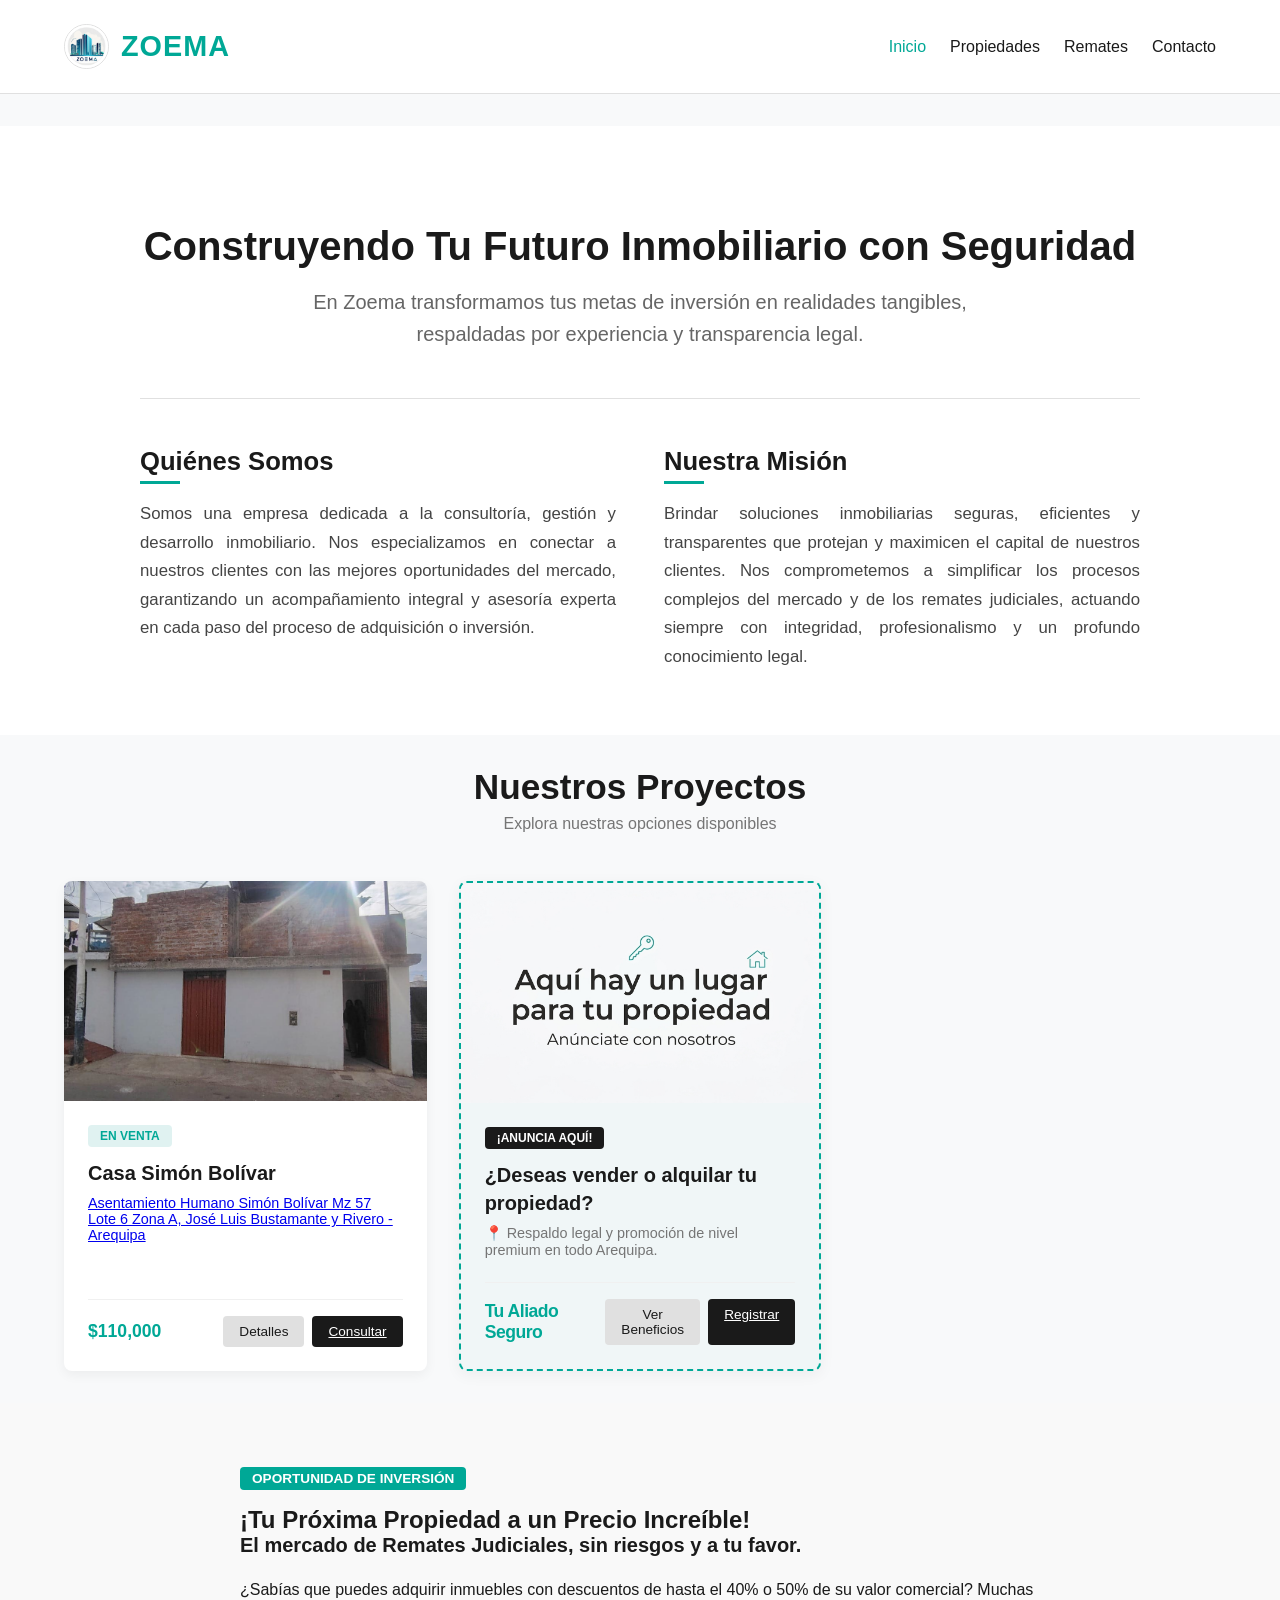
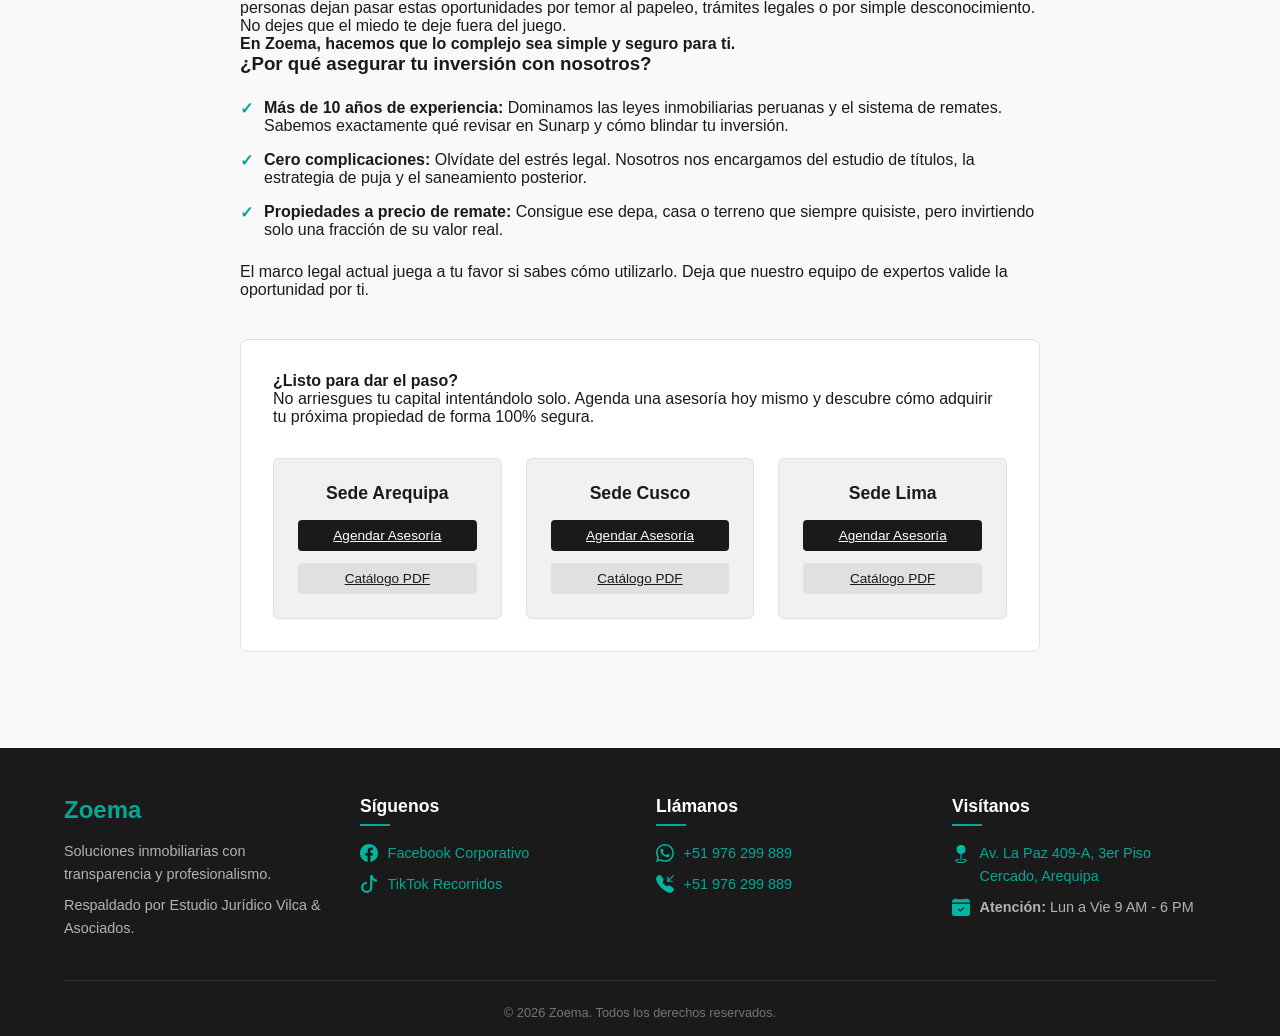
==== index.html @ 393572a7 "logo" ====
<!DOCTYPE html>
<html lang="es">
<head>
    <meta charset="UTF-8">
    <meta name="viewport" content="width=device-width, initial-scale=1.0">
    <title>Zoema | Catálogo Inmobiliario</title>
    
    <link rel="icon" href="images/added/logozoema.jpg" type="image/jpeg">
    
    <link rel="stylesheet" href="style/style.css">
</head>
<body>

<!-- SECCIÓN ENCABEZADO DE LA PÁGINA -->
    <header class="main-header">
        <div class="header-container">
            
            <!-- Contenedor de Identidad: Agrupa Logo y Nombre -->
            <div class="brand-container">
                <img src="images/added/logozoema.jpg" alt="Logotipo Zoema" class="header-logo">
                <h1 class="logo">Zoema</h1>
            </div>

            <!-- Navegación: El orden aquí debe coincidir con el orden físico del HTML -->
            <nav class="navigation">
                <ul>
                    <li><a href="#inicio" class="active">Inicio</a></li>
                    <li><a href="#propiedades">Propiedades</a></li>
                    <li><a href="#remates">Remates</a></li>
                    <li><a href="#contacto">Contacto</a></li>
                </ul>
            </nav>
        </div>
    </header>

    <!-- CUERPO PRINCIPAL DE LA PÁGINA (Envuelve todo el contenido comercial) -->
    <main class="content-area">

        <section id="inicio" class="presentation-section">
            <div class="presentation-container">
                
                <div class="hero-block">
                    <h2>Construyendo Tu Futuro Inmobiliario con Seguridad</h2>
                    <p class="hero-subtitle">En Zoema transformamos tus metas de inversión en realidades tangibles, respaldadas por experiencia y transparencia legal.</p>
                </div>

                <hr class="minimal-divider">

                <div class="corporate-info-grid">
                    
                    <div class="info-block">
                        <h3>Quiénes Somos</h3>
                        <p>Somos una empresa dedicada a la consultoría, gestión y desarrollo inmobiliario. Nos especializamos en conectar a nuestros clientes con las mejores oportunidades del mercado, garantizando un acompañamiento integral y asesoría experta en cada paso del proceso de adquisición o inversión.</p>
                    </div>

                    <div class="info-block">
                        <h3>Nuestra Misión</h3>
                        <p>Brindar soluciones inmobiliarias seguras, eficientes y transparentes que protejan y maximicen el capital de nuestros clientes. Nos comprometemos a simplificar los procesos complejos del mercado y de los remates judiciales, actuando siempre con integridad, profesionalismo y un profundo conocimiento legal.</p>
                    </div>

                </div>

            </div>
        </section>
        <!-- 1. SECCIÓN DE PROPIEDADES (Aparece segunda) -->
        <section class="properties-section" id="propiedades">
            <h2>Nuestros Proyectos</h2>
            <p class="section-subtitle">Explora nuestras opciones disponibles</p>
            
            <div class="properties-grid">
                
                <!-- TARJETA 1: TEMPLATE ACTIVO -->
                <article class="property-card">
                    <div class="card-image-box">
                        <img src="images/propiedad1/propiedad.jpg" alt="Propiedad en Simón Bolívar, José Luis Bustamante y Rivero" class="card-img">
                    </div>
                    <div class="card-content">
                        <span class="card-badge">En Venta</span>
                        
                        <h3 class="card-title">Casa Simón Bolívar</h3>
                        
                        <p class="card-location">
                            <a href="https://maps.app.goo.gl/dPqpRbZPuyi7hhRx6" target="_blank" title="Ver ubicación en Google Maps">
                                Asentamiento Humano Simón Bolívar Mz 57 Lote 6 Zona A, José Luis Bustamante y Rivero - Arequipa
                            </a>
                        </p>
                        
                        <div class="card-footer-info">
                            <span class="card-price">$110,000</span>
                            
                            <div class="card-actions">
                                <button type="button" 
                                class="card-btn btn-secondary open-modal-btn" 
                                data-title="Casa Simón Bolívar"
                                data-price="$110,000"
                                data-area="161.00 m²"
                                data-construction="Casa de 3 niveles + Sótano funcional"
                                data-dimensions="Frente de 7.85 ml (se ensancha al fondo a 9.67 ml)"
                                data-plus="Patio posterior con tierra de cultivo y excelente iluminación"
                                data-security="A una cuadra de la Comisaría de Simón Bolívar"
                                data-legal="Documentos en regla, sin cargas ni gravámenes"
                                data-location-info="A pasos de la Av. Caracas, Tiendas Mass y Mercado 3 de Octubre"
                                data-video="https://vt.tiktok.com/ZSxQK6Kfy/">
                                Detalles
                                </button>
                                
                               <a href="#" class="card-btn whatsapp-auto-btn">Consultar</a>
                            </div>
                        </div>
                    </div>
                </article>

                <!-- VITRINA DE CAPTACIÓN PROACTIVA -->
                <article class="property-card conversion-card">
                    <div class="card-image-box">
                        <img src="images/added/proximamente.jpg" alt="Anuncia tu propiedad en Zoema" class="card-img">
                    </div>
                    <div class="card-content">
                        <span class="card-badge badge-captacion">¡Anuncia Aquí!</span>
                        
                        <h3 class="card-title">¿Deseas vender o alquilar tu propiedad?</h3>
                        
                        <p class="card-location">
                            <span>📍 Respaldo legal y promoción de nivel premium en todo Arequipa.</span>
                        </p>
                        
                        <div class="card-footer-info">
                            <span class="card-price price-call">Tu Aliado Seguro</span>
                            
                            <div class="card-actions">
                                <button type="button" 
                                        class="card-btn btn-secondary open-modal-btn" 
                                        data-title="Beneficios Zoema"
                                        data-price="Asesoría Integral Inmobiliaria"
                                        data-area="Corretaje profesional y oportuno para tu tranquilidad."
                                        data-construction="Promoción de alto impacto con videos y sesiones de fotos profesionales."
                                        data-dimensions="Campañas segmentadas y recorridos dinámicos en Facebook, Instagram y TikTok."
                                        data-plus="Redacción experta de minutas y contratos de compraventa directos."
                                        data-legal="Respaldo absoluto del Estudio Jurídico Vilca & Asociados para saneamiento de papeles."
                                        data-security="Filtros estrictos de seguridad para compradores e inquilinos calificados."
                                        data-location-info="Oficina central en Av. La Paz 409-A, 3er Piso, Cercado."
                                        data-video=""> 
                                    Ver Beneficios
                                </button>
                                
                                <a href="https://wa.me/51976299889?text=Hola%20Zoema,%20vi%20el%20espacio%20disponible%20en%20su%20cat%C3%A1logo%20web%20y%20deseo%20recibir%20informaci%C3%B3n%20para%20vender/alquilar%20mi%20propiedad%20de%20forma%20segura." 
                                   target="_blank" 
                                   class="card-btn">
                                    Registrar
                                </a>
                            </div>
                        </div>
                    </div>
                </article>

            </div>
        </section>
        <!-- 2. SECCIÓN DE REMATES JUDICIALES (Aparece primero como en el menú) -->
        <section id="remates" class="remates-section">
            <div class="remates-container">
                <div class="remates-content">
                    <span class="remates-badge">Oportunidad de Inversión</span>
                    <h2>¡Tu Próxima Propiedad a un Precio Increíble!</h2>
                    <p class="remates-lead">El mercado de Remates Judiciales, sin riesgos y a tu favor.</p>
                    
                    <p>¿Sabías que puedes adquirir inmuebles con descuentos de hasta el 40% o 50% de su valor comercial? Muchas personas dejan pasar estas oportunidades por temor al papeleo, trámites legales o por simple desconocimiento. No dejes que el miedo te deje fuera del juego.</p>
                    <p><strong>En Zoema, hacemos que lo complejo sea simple y seguro para ti.</strong></p>
                    
                    <h3>¿Por qué asegurar tu inversión con nosotros?</h3>
                    <ul class="remates-benefits">
                        <li><strong>Más de 10 años de experiencia:</strong> Dominamos las leyes inmobiliarias peruanas y el sistema de remates. Sabemos exactamente qué revisar en Sunarp y cómo blindar tu inversión.</li>
                        <li><strong>Cero complicaciones:</strong> Olvídate del estrés legal. Nosotros nos encargamos del estudio de títulos, la estrategia de puja y el saneamiento posterior.</li>
                        <li><strong>Propiedades a precio de remate:</strong> Consigue ese depa, casa o terreno que siempre quisiste, pero invirtiendo solo una fracción de su valor real.</li>
                    </ul>
                    
                    <p class="remates-legal-text">El marco legal actual juega a tu favor si sabes cómo utilizarlo. Deja que nuestro equipo de expertos valide la oportunidad por ti.</p>
                    
                    <div class="remates-cta-box">
                        <h4>¿Listo para dar el paso?</h4>
                        <p>No arriesgues tu capital intentándolo solo. Agenda una asesoría hoy mismo y descubre cómo adquirir tu próxima propiedad de forma 100% segura.</p>
                        
                        <div class="remates-sedes-grid">
                        
                        <div class="sede-block">
                            <h5>Sede Arequipa</h5>
                            <div class="remates-actions">
                                <a href="https://wa.me/51976299889?text=Hola,%20quiero%20asesoría%20en%20remates%20Arequipa" 
                                   target="_blank" 
                                   class="card-btn">
                                   Agendar Asesoría
                                </a>
                                <a href="https://docs.google.com/uc?export=download&id=1vs69O5bIfff8Yn9z0cqNTa6oyBvhh95T" 
                                   target="_blank" 
                                   class="card-btn btn-secondary">
                                   Catálogo PDF
                                </a>
                            </div>
                        </div>

                        <div class="sede-block">
                            <h5>Sede Cusco</h5>
                            <div class="remates-actions">
                                <a href="https://wa.me/51976299889?text=Hola,%20quiero%20asesoría%20en%20remates%20Cusco" 
                                   target="_blank" 
                                   class="card-btn">
                                   Agendar Asesoría
                                </a>
                                <a href="https://docs.google.com/uc?export=download&id=1VRuxgRqoTA3S4LDvVYY3nnlqtyxVygpN" 
                                   target="_blank" 
                                   class="card-btn btn-secondary">
                                   Catálogo PDF
                                </a>
                            </div>
                        </div>

                        <div class="sede-block">
                            <h5>Sede Lima</h5>
                            <div class="remates-actions">
                                <a href="https://wa.me/51976299889?text=Hola,%20quiero%20asesoría%20en%20remates%20Lima" 
                                   target="_blank" 
                                   class="card-btn">
                                   Agendar Asesoría
                                </a>
                                <a href="https://docs.google.com/uc?export=download&id=1cHx6--GOt9BPBgyDi292zDMnFPMvhAEe" 
                                   target="_blank" 
                                   class="card-btn btn-secondary">
                                   Catálogo PDF
                                </a>
                            </div>
                        </div>

                    </div>
                    </div>
                </div>
            </div>
        </section>

    </main>

<footer class="main-footer" id="contacto">
        <div class="footer-container">
            
            <div class="footer-block brand-info">
                <h3>Zoema</h3>
                <p>Soluciones inmobiliarias con transparencia y profesionalismo.</p>
                <p class="footer-law-firm">Respaldado por Estudio Jurídico Vilca & Asociados.</p>
            </div>

            <div class="footer-block contact-social">
                <h4>Síguenos</h4>
                <p class="footer-link-line">
                    <img src="images/icons/facebook.svg" alt="Facebook" class="footer-icon">
                    <a href="https://web.facebook.com/profile.php?id=61590359361674" target="_blank">Facebook Corporativo</a>
                </p>
                <p class="footer-link-line">
                    <img src="images/icons/tiktok.svg" alt="TikTok" class="footer-icon">
                    <a href="https://www.tiktok.com/@zoema371?is_from_webapp=1&sender_device=pc" target="_blank">TikTok Recorridos</a>
                </p>
            </div>

            <div class="footer-block contact-phones">
                <h4>Llámanos</h4>
                <p class="footer-link-line">
                    <img src="images/icons/whatsapp.svg" alt="WhatsApp" class="footer-icon">
                    <a href="https://wa.me/51976299889" target="_blank">+51 976 299 889</a>
                </p>
                <p class="footer-link-line">
                    <img src="images/icons/telephone-inbound-fill.svg" alt="Teléfono" class="footer-icon">
                    <a href="tel:+51976299889">+51 976 299 889</a>
                </p>
            </div>

            <div class="footer-block contact-location">
                <h4>Visítanos</h4>
                <p class="footer-link-line align-start">
                    <img src="images/icons/geo-fill.svg" alt="Ubicación" class="footer-icon mt-3">
                    <a href="https://maps.app.goo.gl/RHgbfZdDfSay68CD6" target="_blank">Av. La Paz 409-A, 3er Piso<br>Cercado, Arequipa</a>
                </p>
                <p class="footer-link-line footer-hours">
                    <img src="images/icons/calendar-check-fill.svg" alt="Horario" class="footer-icon">
                    <span><strong>Atención:</strong> Lun a Vie 9 AM - 6 PM</span>
                </p>
            </div> 

        </div>

        <div class="footer-bottom">
            <p>© 2026 Zoema. Todos los derechos reservados.</p>
        </div>
    </footer>

<div id="modal-detalles" class="property-modal" aria-hidden="true">
        <div class="modal-container">
            <button type="button" class="close-modal-btn" id="closeModalBtn" aria-label="Cerrar detalles">&times;</button>
            
            <div class="modal-body">
                <h3 id="modal-title" class="modal-property-title">Título de Propiedad</h3>
                <p id="modal-price" class="modal-property-price">S/ 0.00</p>
                
                <div class="modal-specs-grid">
                    <div class="spec-item modal-label-area"><strong>📐 Área de Terreno:</strong> <span id="modalArea">-</span></div>
                    <div class="spec-item modal-label-const"><strong>🏗️ Construcción:</strong> <span id="modalConstruction">-</span></div>
                    <div class="spec-item modal-label-dim"><strong>📏 Medidas:</strong> <span id="modalDimensions">-</span></div>
                    <div class="spec-item modal-label-sec"><strong>🛡️ Seguridad:</strong> <span id="modalSecurity">-</span></div>
                    <div class="spec-item modal-label-plus"><strong>🌿 Plus Único:</strong> <span id="modalPlus">-</span></div>
                    <div class="spec-item modal-label-legal"><strong>⚖️ Situación Legal:</strong> <span id="modalLegal">-</span></div>
                </div>

                <div class="modal-environment-box modal-label-loc">
                    <h4>📍 Conectividad y Entorno:</h4>
                    <p id="modalLocationInfo">-</p>
                </div>

                <div class="modal-action-container"></div>
                
                <a href="#" target="_blank" id="modal-video-btn" class="card-btn modal-video-btn">
                    🎬 Ver Recorrido en Video
                </a>
            </div>
        </div>
    </div>

    <script src="scripts/script.js"></script>
</body>
</html>
---- style/style.css ----
/* ==========================================
   VARIABLES Y CONFIGURACIÓN INICIAL
   ========================================== */
:root {
    --color-primary: #00a896; /* Azul Aguamarina Minimalista */
    --color-dark: #1a1a1a;    /* Gris oscuro para textos principales */
    --color-light: #f8f9fa;   /* Fondo claro para secciones */
    --color-white: #ffffff;
    --color-muted: #757575;   /* Gris para textos secundarios */
    --font-main: 'Segoe UI', Tahoma, Geneva, Verdana, sans-serif;
}

* {
    margin: 0;
    padding: 0;
    box-sizing: border-box;
}

html {
    scroll-behavior: smooth; /* Desplazamiento fluido entre secciones */
    scroll-padding-top: 80px; /* Previene el solapamiento con el header fijo */
}

body {
    font-family: var(--font-main);
    color: var(--color-dark);
    background-color: var(--color-white);
    display: flex;
    flex-direction: column;
    min-height: 100vh;
}

/* ==========================================
   ESTILOS DEL ENCABEZADO (HEADER)
   ========================================== */
.main-header {
    background-color: var(--color-white);
    border-bottom: 1px solid #e0e0e0;
    padding: 1.5rem 0;
    position: sticky;
    top: 0;
    z-index: 100;
}

.header-container {
    width: 90%;
    max-width: 1200px;
    margin: 0 auto;
    display: flex;
    justify-content: space-between;
    align-items: center;
}

.logo {
    font-size: 1.8rem;
    font-weight: 700;
    color: var(--color-primary);
    text-transform: uppercase;
    letter-spacing: 1px;
}

.navigation ul {
    list-style: none;
    display: flex;
    gap: 1.5rem;
}

.navigation a {
    text-decoration: none;
    color: var(--color-dark);
    font-weight: 500;
    transition: color 0.3s ease;
}

.navigation a:hover, 
.navigation a.active {
    color: var(--color-primary);
}

/* Contenedor que alinea el logo y el texto horizontalmente */
.brand-container {
    display: flex;
    align-items: center;
    gap: 0.75rem; /* Separación de 12px entre el logo y el texto Zoema */
}

/* Estilos específicos para hacer el logo circular y controlado */
.header-logo {
    width: 45px;
    height: 45px;
    border-radius: 50%; /* Corta las esquinas de la imagen en forma de círculo perfecto */
    object-fit: cover;  /* Evita que la imagen se distorsione si no es totalmente cuadrada */
    border: 1px solid #e0e0e0; /* Delicado borde gris para resaltar el logo del fondo blanco */
}

/* ==========================================
   SECCIÓN DE PRESENTACIÓN e INICIO
   ========================================== */
.presentation-section {
    padding: 6rem 2rem 4rem 2rem; /* Espaciado superior amplio para el header fijo */
    background-color: var(--color-white);
}

.presentation-container {
    max-width: 1000px; /* Ancho idóneo para lecturas cómodas en monitores */
    margin: 0 auto;
}

/* Bloque de Bienvenida Principal */
.hero-block {
    text-align: center;
    margin-bottom: 3rem;
}

.hero-block h2 {
    font-size: 2.5rem;
    color: var(--color-dark);
    margin-bottom: 1rem;
    line-height: 1.2;
}

.hero-subtitle {
    font-size: 1.25rem;
    color: #666;
    max-width: 750px;
    margin: 0 auto;
    line-height: 1.6;
}

/* Línea Divisoria Minimalista */
.minimal-divider {
    border: 0;
    height: 1px;
    background-color: #e0e0e0;
    margin: 3rem 0;
}

/* Grid Corporativo (Quiénes Somos y Misión) */
.corporate-info-grid {
    display: grid;
    grid-template-columns: repeat(2, 1fr); /* Divide en 2 columnas paralelas */
    gap: 3rem;
}

.info-block h3 {
    font-size: 1.6rem;
    color: var(--color-dark);
    margin-bottom: 1rem;
    position: relative;
    padding-bottom: 0.5rem;
}

/* Pequeño acento visual del color de Zoema debajo de los subtítulos */
.info-block h3::after {
    content: "";
    position: absolute;
    bottom: 0;
    left: 0;
    width: 40px;
    height: 3px;
    background-color: var(--color-primary);
}

.info-block p {
    color: #444;
    line-height: 1.7;
    font-size: 1.05rem;
    text-align: justify; /* Bloque de texto perfectamente alineado en los bordes */
}

/* ==========================================
   SECCIÓN DE PROPIEDADES (CONTENEDOR Y GRID)
   ========================================== */
.content-area {
    flex: 1;
    background-color: var(--color-light);
    padding: 2rem 0;
}

.properties-section {
    width: 90%;
    max-width: 1200px;
    margin: 2rem auto;
}

.properties-section h2 {
    font-size: 2.2rem;
    color: var(--color-dark);
    text-align: center;
    margin-bottom: 0.5rem;
}

.section-subtitle {
    color: var(--color-muted);
    text-align: center;
    margin-bottom: 3rem;
}

/* Rejilla adaptativa para organizar las tarjetas */
.properties-grid {
    display: grid;
    grid-template-columns: repeat(auto-fill, minmax(300px, 1fr));
    gap: 2rem;
    justify-content: center;
}

/* ==========================================
   DISEÑO DE LA TARJETA INMOBILIARIA (CARD)
   ========================================== */
.property-card {
    background-color: var(--color-white);
    border-radius: 8px;
    overflow: hidden; /* Asegura que la imagen respete los bordes redondeados */
    box-shadow: 0 4px 12px rgba(0, 0, 0, 0.05);
    transition: transform 0.3s ease, box-shadow 0.3s ease;
    display: flex;
    flex-direction: column;
    text-align: left;
}

/* Efecto visual al pasar el cursor sobre la tarjeta */
.property-card:hover {
    transform: translateY(-5px);
    box-shadow: 0 8px 20px rgba(0, 0, 0, 0.1);
}

/* Contenedor de la imagen */
.card-image-box {
    position: relative;
    width: 100%;
    height: 220px;
    background-color: #e0e0e0; /* Color gris de fondo en caso de error de carga de imagen */
    display: flex;
    justify-content: center;
    align-items: center;
}

.card-img {
    width: 100%;
    height: 100%;
    object-fit: cover; /* Ajusta la imagen al contenedor sin deformarla */
    display: block;
}

/* Cuerpo de texto de la tarjeta */
.card-content {
    padding: 1.5rem;
    display: flex;
    flex-direction: column;
    flex: 1; /* Corrección aquí: se elimina el "-1" del nombre de la propiedad */
}

/* Etiqueta flotante o distintivo */
.card-badge {
    background-color: #e0f2f1;
    color: var(--color-primary);
    font-size: 0.75rem;
    font-weight: 600;
    padding: 0.25rem 0.75rem;
    border-radius: 4px;
    align-self: flex-start;
    margin-bottom: 0.75rem;
    text-transform: uppercase;
}

.card-title {
    font-size: 1.25rem;
    color: var(--color-dark);
    margin-bottom: 0.5rem;
    line-height: 1.4;
}

.card-location {
    font-size: 0.9rem;
    color: var(--color-muted);
    margin-bottom: 1.5rem;
}

/* Fila de cierre dentro de la tarjeta */
.card-footer-info {
    margin-top: auto; /* Empuja este bloque al fondo de la tarjeta */
    display: flex;
    justify-content: space-between;
    align-items: center;
    border-top: 1px solid #f0f0f0;
    padding-top: 1rem;
}

.card-price {
    font-size: 1.1rem;
    font-weight: 700;
    color: var(--color-primary);
}

.card-btn {
    background-color: var(--color-dark);
    color: var(--color-white);
    border: none;
    padding: 0.5rem 1rem;
    border-radius: 4px;
    font-size: 0.85rem;
    font-weight: 500;
    cursor: pointer;
    transition: background-color 0.3s ease;
}

.card-btn:hover {
    background-color: var(--color-primary);
}

/* Contenedor de botones en la tarjeta */
.card-actions {
    display: flex;
    gap: 0.5rem; /* Crea una separación de 8px entre ambos botones */
}

/* ==========================================
   ESTILOS ESPECÍFICOS: TARJETA VCP
   ========================================== */

/* 1. Destacar sutilmente la tarjeta del resto del catálogo */
.conversion-card {
    border: 2px dashed var(--color-primary); /* Borde discontinuo elegante tipo "recorte aquí" o "espacio libre" */
    background-color: rgba(0, 168, 150, 0.03); /* Un fondo aguamarina ultra suave (3% de opacidad) */
    box-shadow: 0 4px 15px rgba(0, 0, 0, 0.05);
}

/* 2. Personalizar la etiqueta (Badge) de captación */
.badge-captacion {
    background-color: var(--color-dark) !important; /* Fondo oscuro elegante para contrastar */
    color: var(--color-white) !important;
    animation: pulse-badge 2s infinite; /* Pequeña animación sutil para captar miradas */
}

/* 3. Ajuste de color para el texto gancho "Tu Aliado Seguro" */
.price-call {
    color: var(--color-primary);
    font-size: 1.1rem;
    font-weight: 800;
    letter-spacing: -0.5px;
}

/* Botón insistente de WhatsApp dentro del modal VCP */
.modal-insistent-btn {
    display: block;
    width: 100%;
    text-align: center;
    background-color: var(--color-primary);
    color: var(--color-white);
    padding: 1rem;
    font-size: 1.1rem;
    font-weight: 700;
    margin-top: 1.5rem;
    border-radius: 6px;
    box-shadow: 0 4px 12px rgba(0, 168, 150, 0.3);
    transition: all 0.2s ease;
}

.modal-insistent-btn:hover {
    background-color: #008f7f; /* Un tono más oscuro de aguamarina */
    transform: translateY(-2px);
    box-shadow: 0 6px 15px rgba(0, 168, 150, 0.4);
}

/* 4. Animación sutil de pulso para el Badge */
@keyframes pulse-badge {
    0% {
        transform: scale(1);
    }
    50% {
        transform: scale(1.05); /* Crece un 5% suavemente */
    }
    100% {
        transform: scale(1);
    }
}
/* ==========================================
   ESTILOS DE LA VENTANA INTERACTIVA (MODAL)
   ========================================== */
.modal-overlay {
    position: fixed;
    top: 0;
    left: 0;
    width: 100%;
    height: 100%;
    background-color: rgba(0, 0, 0, 0.6); /* Fondo oscuro semitransparente con desenfoque suave */
    display: flex;
    justify-content: center;
    align-items: center;
    z-index: 2000; /* Asegura que se dibuje por encima de la barra de navegación */
    opacity: 0;
    pointer-events: none;
    transition: opacity 0.3s ease;
}

/* Clase de activación que el navegador leerá al hacer clic */
.modal-overlay.is-active {
    opacity: 1;
    pointer-events: auto;
}

/* ==========================================================
   CONTENEDOR DEL MODAL OPTIMIZADO PARA PANTALLAS PEQUEÑAS
   ========================================================== */
.modal-container {
    background-color: var(--color-white);
    padding: 2.5rem;
    border-radius: 6px;
    width: 90%;
    max-width: 550px;
    position: relative;
    box-shadow: 0 15px 35px rgba(0, 0, 0, 0.2);
    
    /* 🚀 NUEVAS PROPIEDADES ANTIBLOQUEO: */
    max-height: 85vh;          /* El modal nunca medirá más del 85% del alto de tu pantalla */
    overflow-y: auto;          /* Si la información se pasa de esa altura, activa un scroll interno suave */
    margin-top: 2rem;          /* Separa el modal del borde superior de la laptop */
    margin-bottom: 2rem;       /* Separa el modal del borde inferior de la laptop */
    
    /* Mantiene tu animación clásica intacta */
    transform: translateY(-20px);
    transition: transform 0.3s ease;
}

/* Botón de cierre en forma de 'X' */
.modal-close-btn {
    position: absolute;
    top: 1rem;
    right: 1.5rem;
    background: none;
    border: none;
    font-size: 2.2rem;
    cursor: pointer;
    color: #888;
    line-height: 1;
    transition: color 0.2s ease;
}

.modal-close-btn:hover {
    color: var(--color-dark);
}

/* Títulos internos del cuadro */
.modal-property-title {
    font-size: 1.6rem;
    color: var(--color-dark);
    margin-bottom: 0.4rem;
    font-weight: bold;
}

.modal-property-price {
    font-size: 1.35rem;
    color: var(--color-primary);
    font-weight: bold;
    margin-bottom: 1.5rem;
}

/* Rejilla de especificaciones técnicas (2 columnas paralelas) */
.modal-specs-grid {
    display: grid;
    grid-template-columns: repeat(2, 1fr);
    gap: 1.2rem;
    border-top: 1px solid #eee;
    padding-top: 1.5rem;
}

.spec-item {
    font-size: 0.95rem;
    color: #444;
    line-height: 1.4;
}

/* Caja inferior destacada para el entorno y conectividad de WhatsApp */
.modal-environment-box {
    margin-top: 1.5rem;
    background-color: #f9f9f9;
    padding: 1.2rem;
    border-radius: 4px;
    border-left: 4px solid var(--color-primary); /* Línea de acento comercial lateral */
}

.modal-environment-box h4 {
    font-size: 1rem;
    color: var(--color-dark);
    margin-bottom: 0.5rem;
    font-weight: bold;
}

.modal-environment-box p {
    font-size: 0.95rem;
    color: #555;
    line-height: 1.5;
}

/* Botón de Video extendido dentro del Modal */
.modal-video-btn {
    display: inline-flex;
    align-items: center;
    justify-content: center;
    gap: 0.5rem;
    width: 100%;
    margin-top: 1.5rem;
    background-color: var(--color-dark) !important; /* Color negro/gris oscuro corporativo */
    color: var(--color-white) !important;
    padding: 1rem;
    font-weight: bold;
    text-decoration: none;
    border-radius: 4px;
    transition: background-color 0.2s ease;
}

.modal-video-btn:hover {
    background-color: #333333 !important; /* Aclara sutilmente al pasar el mouse */
}

/* ==========================================
   ESTILOS DE LA VENTANA INTERACTIVA (MODAL)
   ========================================== */
.property-modal {
    position: fixed;
    top: 0;
    left: 0;
    width: 100%;
    height: 100%;
    background-color: rgba(0, 0, 0, 0.6); /* Fondo oscuro semitransparente */
    display: flex;
    justify-content: center;
    align-items: center;
    z-index: 2000; /* Por encima de la navegación fija */
    
    /* Estado inicial: OCULTO */
    opacity: 0;
    visibility: hidden;
    pointer-events: none;
    transition: opacity 0.3s ease, visibility 0.3s ease;
}

/* CONEXIÓN DINÁMICA: Cuando el Script inyecta esta clase, el modal RESUCITA */
.property-modal.modal-visible {
    opacity: 1;
    visibility: visible;
    pointer-events: auto;
}

/* Contenedor blanco de la información */
.modal-container {
    background-color: var(--color-white);
    padding: 2.5rem;
    border-radius: 6px;
    width: 90%;
    max-width: 550px;
    position: relative;
    box-shadow: 0 15px 35px rgba(0, 0, 0, 0.2);
    
    /* Animación de entrada: sube ligeramente */
    transform: translateY(-20px);
    transition: transform 0.3s ease;
}

/* Cuando el modal se hace visible, el contenedor se posiciona en su lugar */
.property-modal.modal-visible .modal-container {
    transform: translateY(0);
}

/* Botón de cierre en forma de 'X' */
.close-modal-btn {
    position: absolute;
    top: 1rem;
    right: 1.5rem;
    background: none;
    border: none;
    font-size: 2.2rem;
    cursor: pointer;
    color: #888;
    line-height: 1;
    transition: color 0.2s ease;
}

.close-modal-btn:hover {
    color: var(--color-dark);
}

/* Títulos internos del cuadro */
.modal-property-title {
    font-size: 1.6rem;
    color: var(--color-dark);
    margin-bottom: 0.4rem;
    font-weight: bold;
}

.modal-property-price {
    font-size: 1.35rem;
    color: var(--color-primary);
    font-weight: bold;
    margin-bottom: 1.5rem;
}

/* Rejilla de especificaciones técnicas (2 columnas paralelas) */
.modal-specs-grid {
    display: grid;
    grid-template-columns: repeat(2, 1fr);
    gap: 1.2rem;
    border-top: 1px solid #eee;
    padding-top: 1.5rem;
}

.spec-item {
    font-size: 0.95rem;
    color: #444;
    line-height: 1.4;
}

/* Caja inferior destacada para el entorno y conectividad de WhatsApp */
.modal-environment-box {
    margin-top: 1.5rem;
    background-color: #f9f9f9;
    padding: 1.2rem;
    border-radius: 4px;
    border-left: 4px solid var(--color-primary); /* Línea de acento comercial lateral */
}

.modal-environment-box h4 {
    font-size: 1rem;
    color: var(--color-dark);
    margin-bottom: 0.5rem;
    font-weight: bold;
}

.modal-environment-box p {
    font-size: 0.95rem;
    color: #555;
    line-height: 1.5;
}

/* Botón de Video extendido dentro del Modal */
.modal-video-btn {
    display: inline-flex;
    align-items: center;
    justify-content: center;
    gap: 0.5rem;
    width: 100%;
    margin-top: 1.5rem;
    background-color: var(--color-dark) !important;
    color: var(--color-white) !important;
    padding: 1rem;
    font-weight: bold;
    text-decoration: none;
    border-radius: 4px;
    transition: background-color 0.2s ease;
}

.modal-video-btn:hover {
    background-color: #333333 !important;
}

/* Botón de conversión rápida de WhatsApp (INYECTADO POR JS EN LA TARJETA VCP) */
.modal-insistent-btn {
    display: inline-flex;
    align-items: center;
    justify-content: center;
    width: 100%;
    background-color: var(--color-primary) !important;
    color: var(--color-white) !important;
    padding: 1rem;
    font-size: 1.1rem;
    font-weight: 700;
    text-decoration: none;
    border-radius: 6px;
    margin-top: 1.2rem;
    margin-bottom: 0.5rem;
    box-shadow: 0 4px 12px rgba(0, 168, 150, 0.3);
    transition: all 0.3s ease;
}

.modal-insistent-btn:hover {
    background-color: #008f7f !important;
    transform: translateY(-2px);
    box-shadow: 0 6px 15px rgba(0, 168, 150, 0.4);
}

/* Variante visual para diferenciar el botón de detalles (Opcional) */
.btn-secondary {
    background-color: #e0e0e0 !important;
    color: var(--color-dark) !important;
}

.btn-secondary:hover {
    background-color: var(--color-primary) !important;
    color: var(--color-white) !important;
}
/* Estilos estructurales para la sección de Remates */
.remates-section {
    padding: 4rem 2rem;
    background-color: #f9f9f9; /* Un fondo gris muy suave para diferenciarlo de las propiedades */
}

.remates-container {
    max-width: 1200px;
    margin: 0 auto;
}

.remates-content {
    max-width: 800px; /* Limita el ancho del texto para una lectura cómoda en computadora */
    margin: 0 auto;
}

.remates-badge {
    display: inline-block;
    background-color: var(--color-primary);
    color: var(--color-white);
    padding: 0.25rem 0.75rem;
    font-size: 0.85rem;
    text-transform: uppercase;
    font-weight: bold;
    margin-bottom: 1rem;
    border-radius: 4px;
}

.remates-lead {
    font-size: 1.25rem;
    font-weight: bold;
    color: var(--color-dark);
    margin-bottom: 1.5rem;
}

.remates-benefits {
    list-style: none;
    padding: 0;
    margin: 1.5rem 0;
}

.remates-benefits li {
    margin-bottom: 1rem;
    position: relative;
    padding-left: 1.5rem;
}

/* Viñeta minimalista personalizada */
.remates-benefits li::before {
    content: "✓";
    position: absolute;
    left: 0;
    color: var(--color-primary);
    font-weight: bold;
}

.remates-cta-box {
    margin-top: 2.5rem;
    padding: 2rem;
    background-color: var(--color-white);
    border: 1px solid #e0e0e0;
    border-radius: 8px;
}

/* Grilla para las tres sedes en horizontal (Computadora) */
.remates-sedes-grid {
    display: grid;
    grid-template-columns: repeat(3, 1fr); /* Divide en 3 columnas iguales */
    gap: 1.5rem;
    margin-top: 2rem;
}

/* Estilo para el bloque individual de cada ciudad */
.sede-block {
    background-color: #f1f1f1;
    padding: 1.5rem;
    border-radius: 6px;
    border: 1px solid #e0e0e0;
}

.sede-block h5 {
    font-size: 1.1rem;
    color: var(--color-dark);
    margin-bottom: 1rem;
    text-align: center;
    font-weight: bold;
}

/* Ajuste fino para los botones de las sedes */
.sede-block .remates-actions {
    display: flex;
    flex-direction: column; /* Coloca los botones uno encima del otro para que no se aplasten */
    gap: 0.75rem;
    margin-top: 0;
}

.sede-block .card-btn {
    text-align: center;
    width: 100%; /* Asegura que ambos botones tengan el mismo ancho */
}
/* ==========================================
   ESTILOS DEL PIE DE PÁGINA (FOOTER)
   ========================================== */
.main-footer {
    background-color: var(--color-dark);
    color: var(--color-light);
    padding: 3rem 0 1rem 0;
}

.footer-container {
    width: 90%;
    max-width: 1200px;
    margin: 0 auto;
    display: grid;
    grid-template-columns: repeat(auto-fit, minmax(220px, 1fr));
    gap: 2rem;
    margin-bottom: 2rem;
}

.footer-block h3 {
    font-size: 1.5rem;
    color: var(--color-primary);
    margin-bottom: 1rem;
}

.footer-block h4 {
    font-size: 1.1rem;
    color: var(--color-white);
    margin-bottom: 1rem;
    position: relative;
}

.footer-block h4::after {
    content: '';
    display: block;
    width: 30px;
    height: 2px;
    background-color: var(--color-primary);
    margin-top: 0.4rem;
}

.footer-block p {
    font-size: 0.9rem;
    color: #b3b3b3;
    line-height: 1.6;
    margin-bottom: 0.5rem;
}

.footer-block a {
    color: var(--color-primary);
    text-decoration: none;
    transition: color 0.3s ease;
}

.footer-block a:hover {
    color: var(--color-white);
}

.footer-bottom {
    border-top: 1px solid #333333;
    width: 90%;
    max-width: 1200px;
    margin: 0 auto;
    padding-top: 1.5rem;
    text-align: center;
}

.footer-bottom p {
    font-size: 0.8rem;
    color: var(--color-muted);
}

/* ==========================================
   ESTILOS COMPLEMENTARIOS ICONS
   ========================================== */

/* 1. Alinea el ícono SVG y el texto en la misma línea */
.footer-link-line {
    display: flex;
    align-items: center;  /* Centra verticalmente el ícono con el texto */
    gap: 0.6rem;          /* Deja un espacio elegante entre el ícono y el texto */
    margin-bottom: 0.8rem;
}

/* Ajuste especial para que la dirección de varias líneas se alinee bien arriba */
.footer-link-line.align-start {
    align-items: flex-start;
}

/* 2. Control del tamaño y el color inicial de tus nuevos íconos SVG */
.footer-icon {
    width: 18px;          
    height: 18px;
    transition: transform 0.2s ease, filter 0.2s ease; 
    /* Truco W3C para pintar el archivo img SVG al color aguamarina de Zoema */
    filter: invert(49%) sepia(97%) saturate(415%) hue-rotate(124deg) brightness(93%) contrast(101%);
}

/* Margen superior solo para el ícono del mapa de la dirección */
.mt-3 {
    margin-top: 3px;
}

/* 3. EFECTO VISUAL: Letras e íconos en color principal, cambian a claro con el mouse */
.footer-link-line a {
    color: var(--color-primary); /* ¡Ahora sí! Color inicial azul aguamarina */
    text-decoration: none;
    transition: color 0.2s ease; 
}

/* CUANDO EL MOUSE PASA POR ENCIMA (HOVER) */
.footer-link-line:hover a {
    color: var(--color-light); /* El texto cambia a tu gris claro/blanco */
}

.footer-link-line:hover .footer-icon {
    /* El ícono cambia a color blanco brillante al pasar el mouse */
    filter: invert(100%) sepia(0%) saturate(7500%) hue-rotate(0deg) brightness(100%) contrast(100%);
    transform: scale(1.1); /* Un sutil toque pro: el ícono se agranda un 10% */
}

/* ==========================================
   RESPONSIVE DESIGN (Adaptación para Celulares)
   ========================================== */
@media (max-width: 768px) {
    /* Encabezado */
    .header-container {
        flex-direction: column;
        gap: 1rem;
    }
    
    /* NUEVO: Adaptación de la Sección Inicio / Presentación */
    .hero-block h2 {
        font-size: 1.8rem; /* Reduce el tamaño del título principal para que quepa en celulares */
    }

    .corporate-info-grid {
        grid-template-columns: 1fr; /* Cambia de 2 columnas a 1 sola columna vertical */
        gap: 2rem;                   /* Reduce el espacio entre bloques */
    }

    .info-block p {
        text-align: left; /* En pantallas pequeñas, el texto alineado a la izquierda lee mejor que el justificado */
    }
    .modal-container {
        padding: 1.5rem;
    }
    .modal-specs-grid {
        grid-template-columns: 1fr; /* Pasa a una sola columna en pantallas muy angostas */
        gap: 0.8rem;
    }

    /* NUEVO: Adaptación de la Sección de Remates (Sedes) */
    .remates-sedes-grid {
        grid-template-columns: 1fr; /* Cambia de 3 columnas a 1 sola columna vertical */
        gap: 1.2rem;
    }
    
    /* Pie de Página (Footer) */
    .footer-container {
        grid-template-columns: 1fr;
        text-align: center;
    }

    .footer-block h4::after {
        margin: 0.4rem auto 0 auto;
    }
}
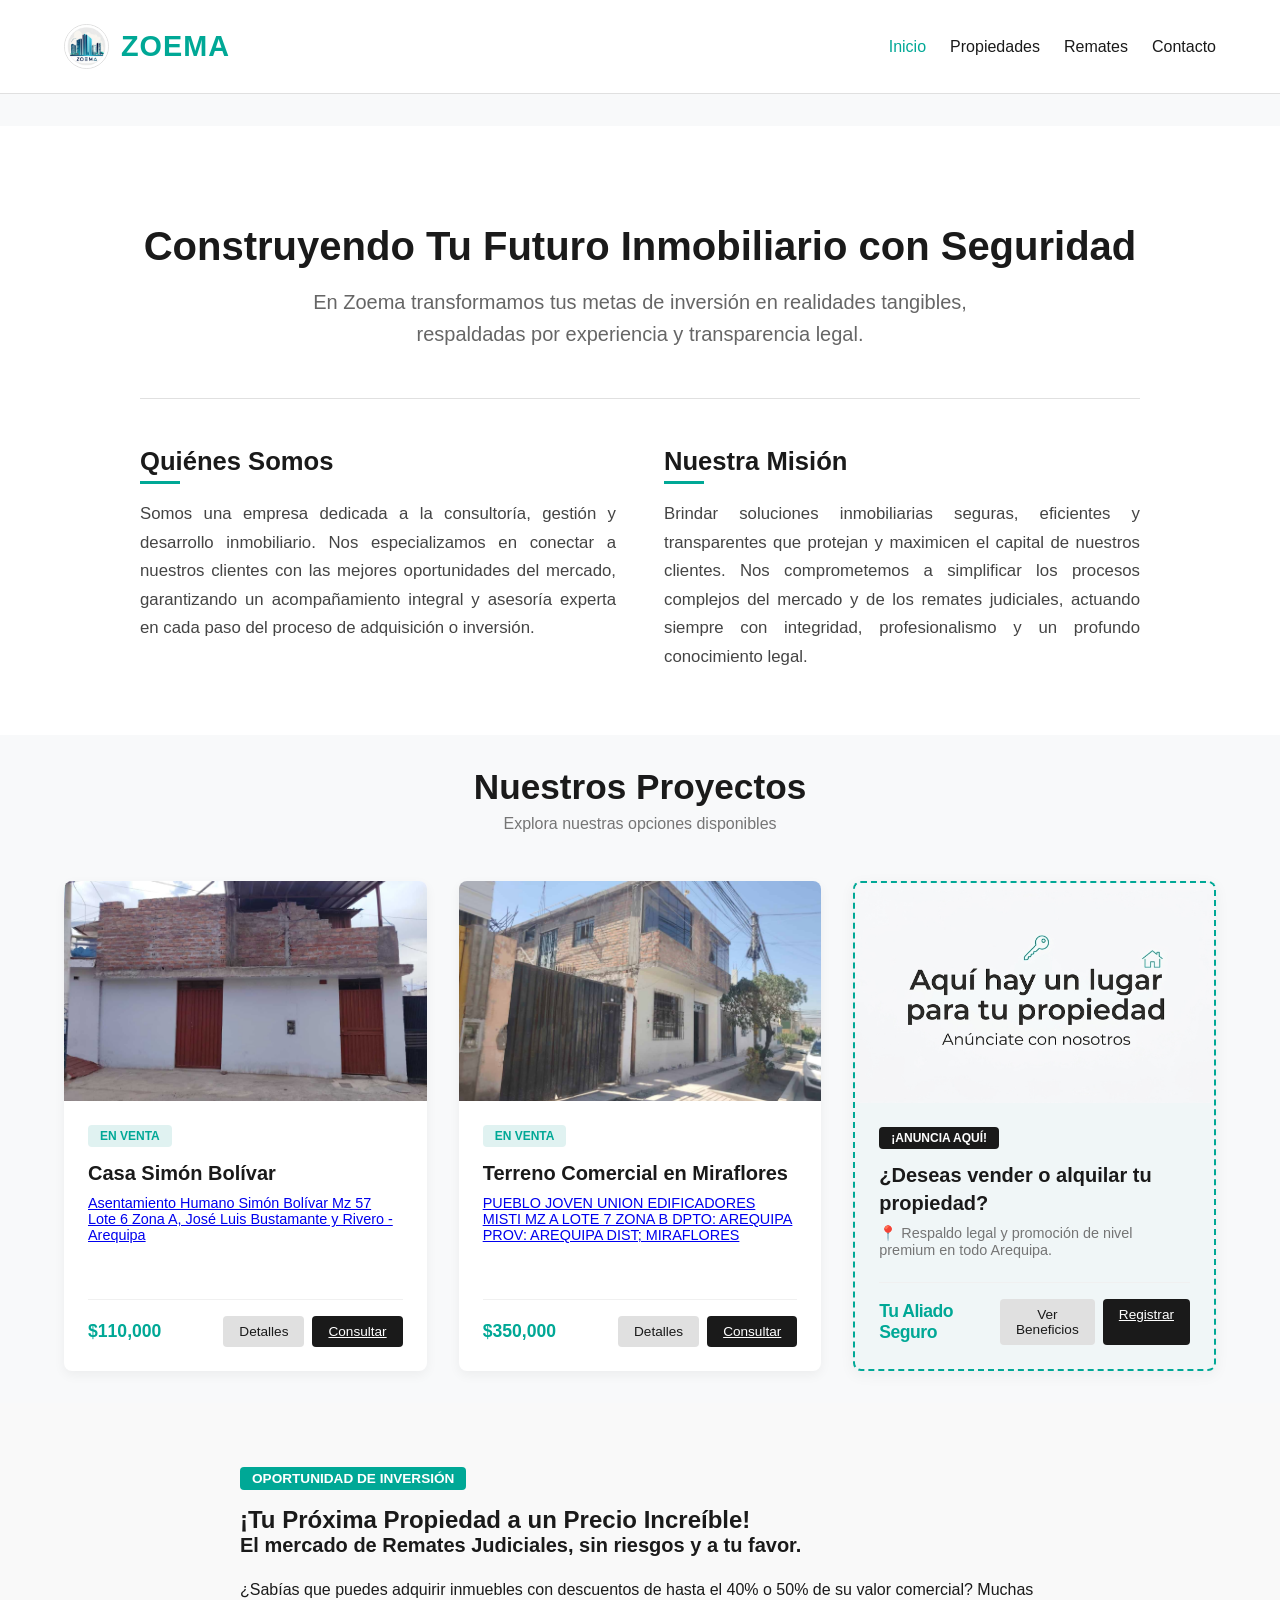
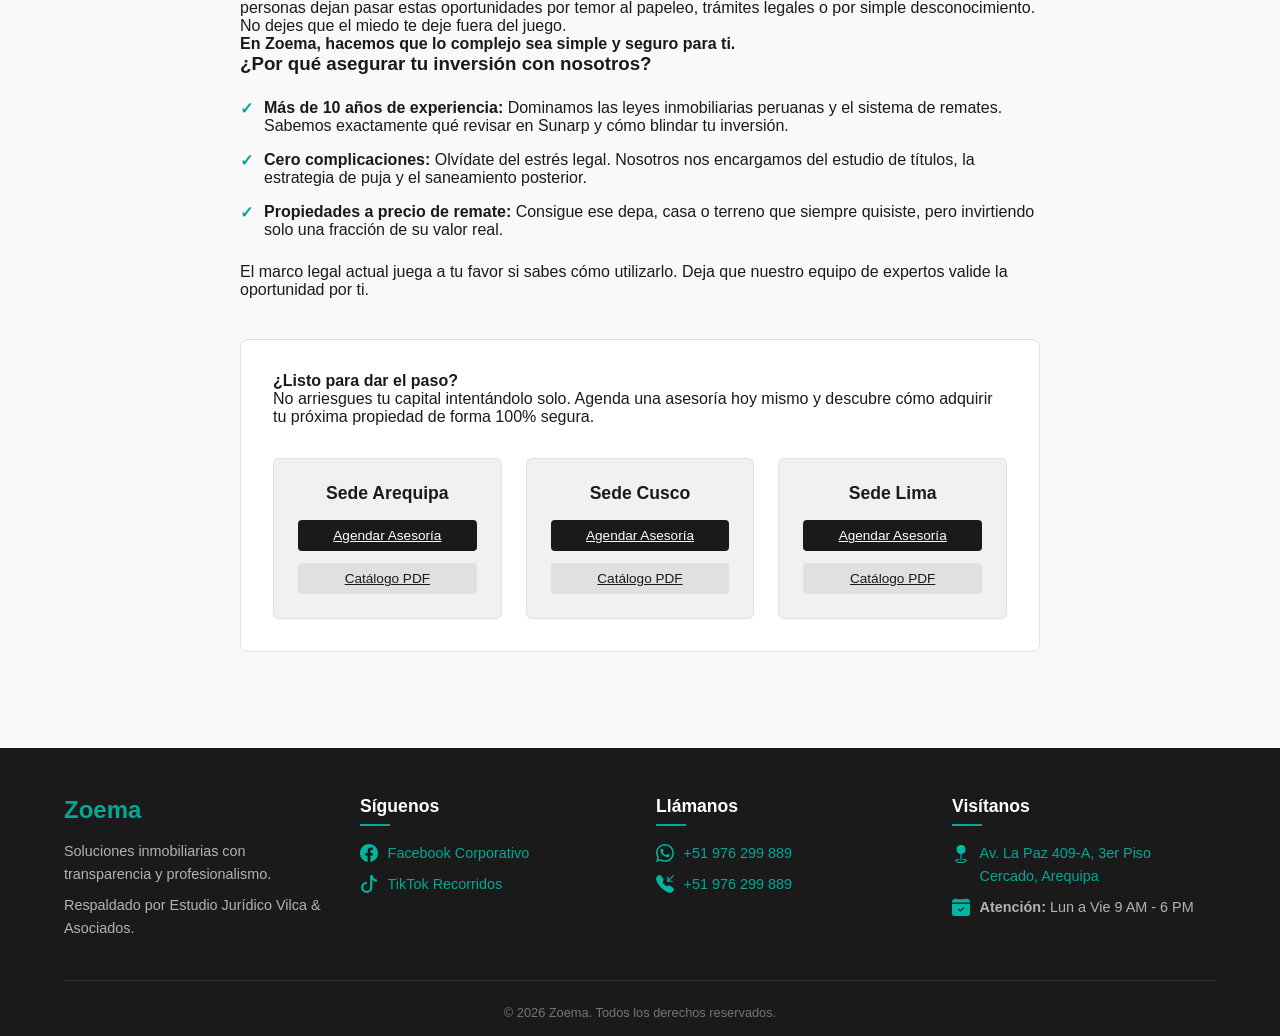
==== commit 974e9e09: "propiedad2" ====
--- a/index.html
+++ b/index.html
@@ -110,6 +110,47 @@
                     </div>
                 </article>
 
+                <article class="property-card">
+                    <div class="card-image-box">
+                        <img src="images/propiedad2/propiedad.jpg" alt="Propiedad en Simón Bolívar, José Luis Bustamante y Rivero" class="card-img">
+                    </div>
+                    <div class="card-content">
+                        <span class="card-badge">En Venta</span>
+                        
+                        <h3 class="card-title">Terreno Comercial en Miraflores</h3>
+                        
+                        <p class="card-location">
+                            <a href="https://maps.app.goo.gl/7ZhNF7fjeeXYaLUR7" target="_blank" title="Ver ubicación en Google Maps">
+                                PUEBLO JOVEN UNION EDIFICADORES MISTI MZ A LOTE 7 ZONA B DPTO: AREQUIPA PROV: AREQUIPA DIST; MIRAFLORES
+                            </a>
+                        </p>
+                        
+                        <div class="card-footer-info">
+                            <span class="card-price">$350,000</span>
+                            
+                            <div class="card-actions">
+                                <button type="button" 
+                                class="card-btn btn-secondary open-modal-btn" 
+                                data-title="Terreno Comercial en Miraflores"
+                                data-price="$350,000"
+                                data-area="354.47 m²"
+                                data-construction="Terreno Urbano Variable"
+                                data-dimensions="Fte: 7.85ml | Fdo: 9.67ml (Geometría irregular)"
+                                data-security="Entorno Comercial Activo con alta visibilidad y flujo"
+                                data-plus="Potencial: Multifamiliar, Locales Comerciales o Subdivisión"
+                                data-legal="Documentos en regla, sin cargas ni gravámenes"
+                                data-location-info="Misti Mz A Lote 7. A 4 cdras de Chapi Chico, Calle Alto de la Alianza con Av. Tarapacá"
+                                data-video="">
+                                Detalles
+                                </button>
+                                
+                               <a href="#" class="card-btn whatsapp-auto-btn">Consultar</a>
+                            </div>
+                        </div>
+                    </div>
+                </article>
+
+
                 <!-- VITRINA DE CAPTACIÓN PROACTIVA -->
                 <article class="property-card conversion-card">
                     <div class="card-image-box">
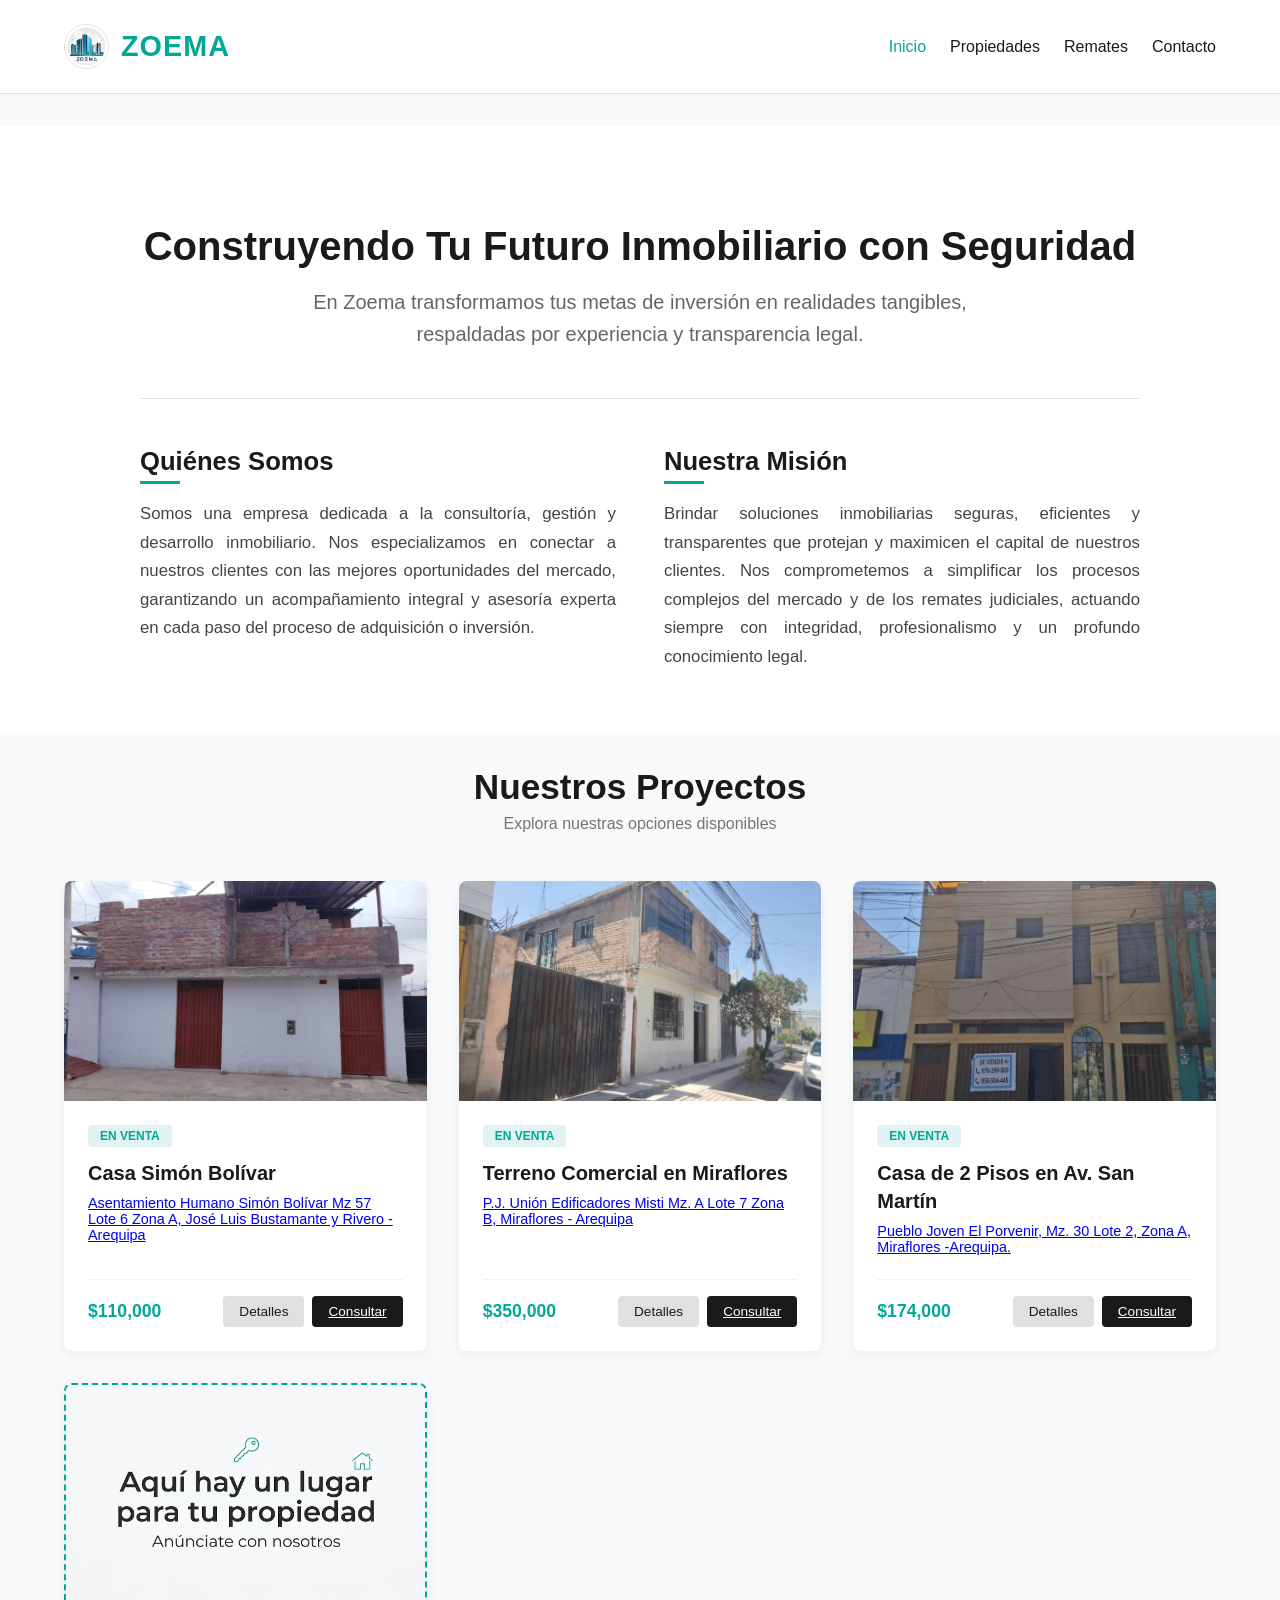
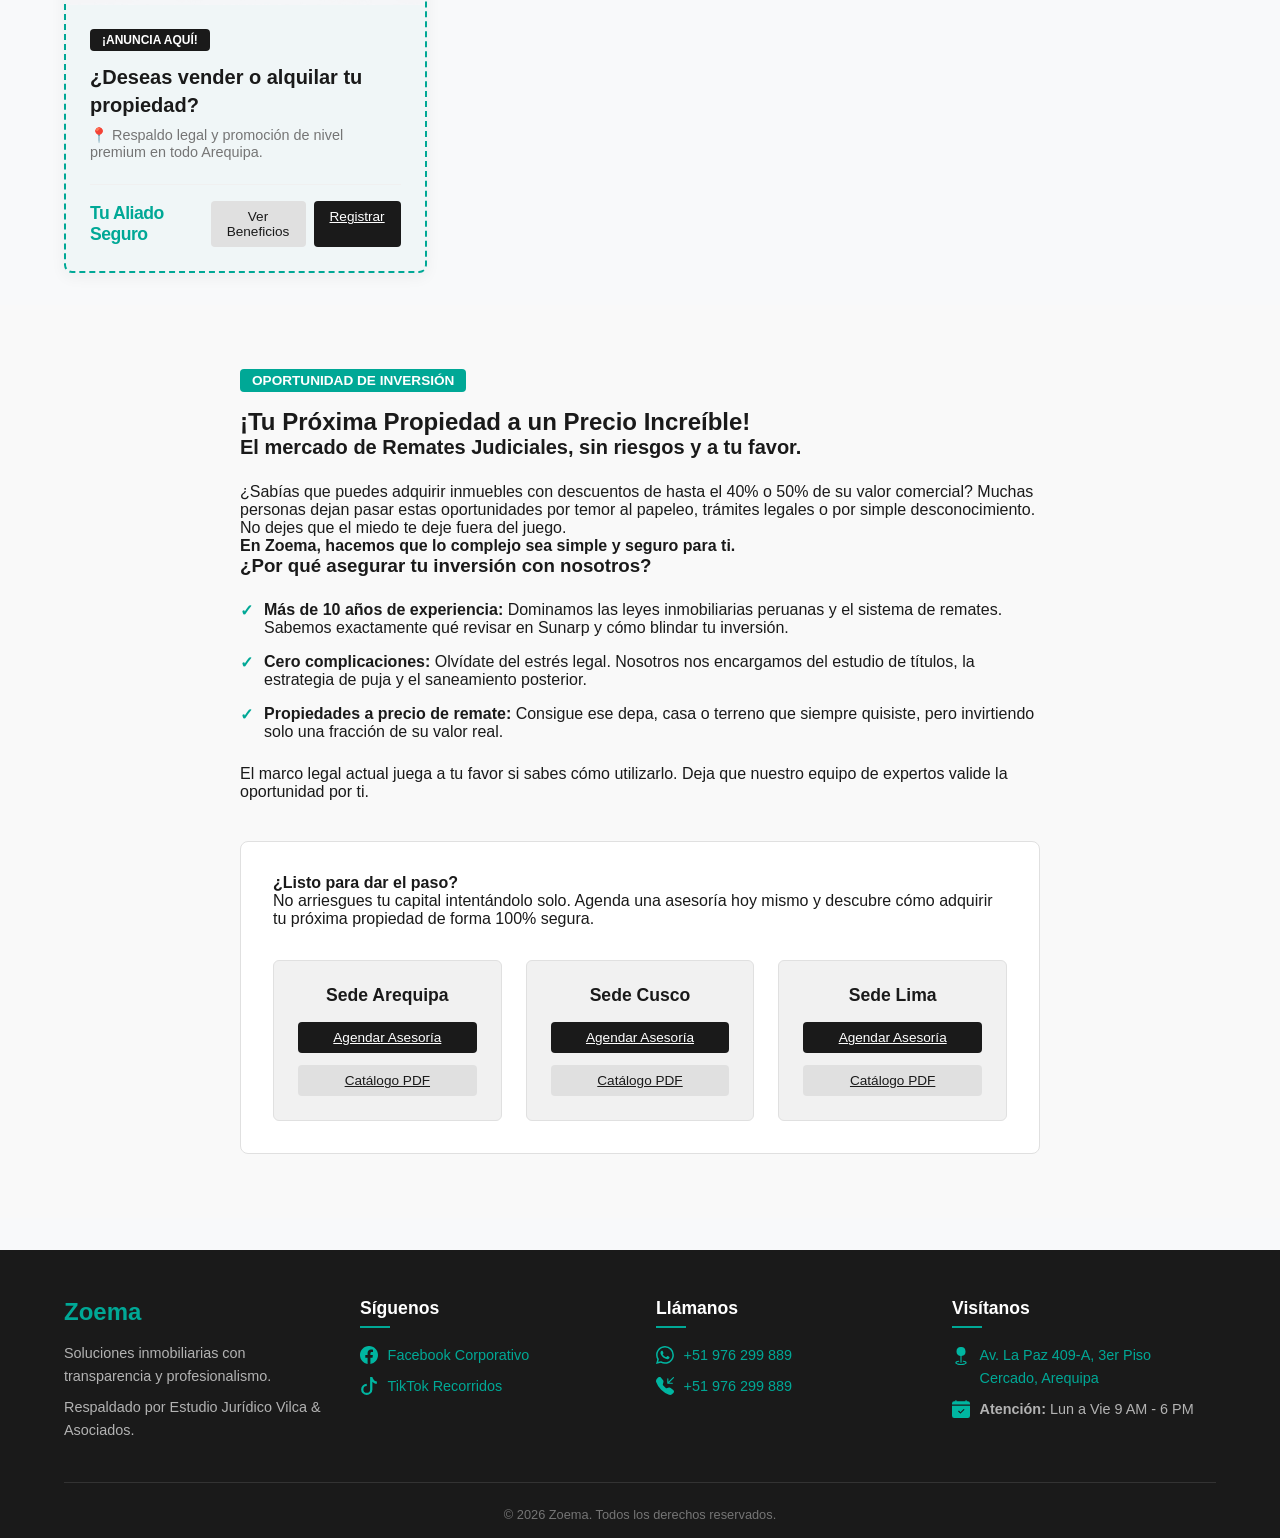
==== commit ed1951c7: "propiedad3" ====
--- a/index.html
+++ b/index.html
@@ -112,7 +112,7 @@
 
                 <article class="property-card">
                     <div class="card-image-box">
-                        <img src="images/propiedad2/propiedad.jpg" alt="Propiedad en Simón Bolívar, José Luis Bustamante y Rivero" class="card-img">
+                        <img src="images/propiedad2/propiedad.jpg" alt="Terreno Comercial en Miraflores" class="card-img">
                     </div>
                     <div class="card-content">
                         <span class="card-badge">En Venta</span>
@@ -121,7 +121,7 @@
                         
                         <p class="card-location">
                             <a href="https://maps.app.goo.gl/7ZhNF7fjeeXYaLUR7" target="_blank" title="Ver ubicación en Google Maps">
-                                PUEBLO JOVEN UNION EDIFICADORES MISTI MZ A LOTE 7 ZONA B DPTO: AREQUIPA PROV: AREQUIPA DIST; MIRAFLORES
+                                P.J. Unión Edificadores Misti Mz. A Lote 7 Zona B, Miraflores - Arequipa
                             </a>
                         </p>
                         
@@ -150,6 +150,45 @@
                     </div>
                 </article>
 
+                <article class="property-card">
+                    <div class="card-image-box">
+                        <img src="images/propiedad3/propiedad.jpg" alt="Casa de 2 Pisos en Av. San Martín" class="card-img">
+                    </div>
+                    <div class="card-content">
+                        <span class="card-badge">En Venta</span>
+                        
+                        <h3 class="card-title">Casa de 2 Pisos en Av. San Martín</h3>
+                        
+                        <p class="card-location">
+                            <a href="https://maps.app.goo.gl/FJpnVCszeRbcxjg9A" target="_blank" title="Ver ubicación en Google Maps">
+                               Pueblo Joven El Porvenir, Mz. 30 Lote 2, Zona A, Miraflores -Arequipa.
+                            </a>
+                        </p>
+                        
+                        <div class="card-footer-info">
+                            <span class="card-price">$174,000</span>
+                            
+                            <div class="card-actions">
+                                <button type="button" 
+                                class="card-btn btn-secondary open-modal-btn" 
+                                data-title="Casa de 2 Pisos en Av. San Martín"
+                                data-price="$174,000"
+                                data-area="93.63 m²"
+                                data-construction="210.06 m² (Edificación de 2 pisos)"
+                                data-dimensions="Fte: 5.52ml | Fdo: 6.65ml | Der: 16.56ml"
+                                data-security="Zona altamente comercial, esquina expuesta con flujo continuo ('ojos en la calle')"
+                                data-plus="Ubicación estratégica en plena Av. San Martín con conectividad directa a Selva Alegre y rodeado de 3 áreas recreativas. Ideal para negocio o vivienda multifamiliar (5 habitaciones, 2 cocinas, sala-comedor, 2 baños, lavandería)"
+                                data-legal="Documentos en regla y listos para transferencia inmediata en Sunarp"
+                                data-location-info="Mera Av. San Martín, zona de máximo transporte y alto tránsito peatonal, Miraflores"
+                                data-video="">
+                                Detalles
+                                </button>
+                                
+                               <a href="#" class="card-btn whatsapp-auto-btn">Consultar</a>
+                            </div>
+                        </div>
+                    </div>
+                </article>
 
                 <!-- VITRINA DE CAPTACIÓN PROACTIVA -->
                 <article class="property-card conversion-card">
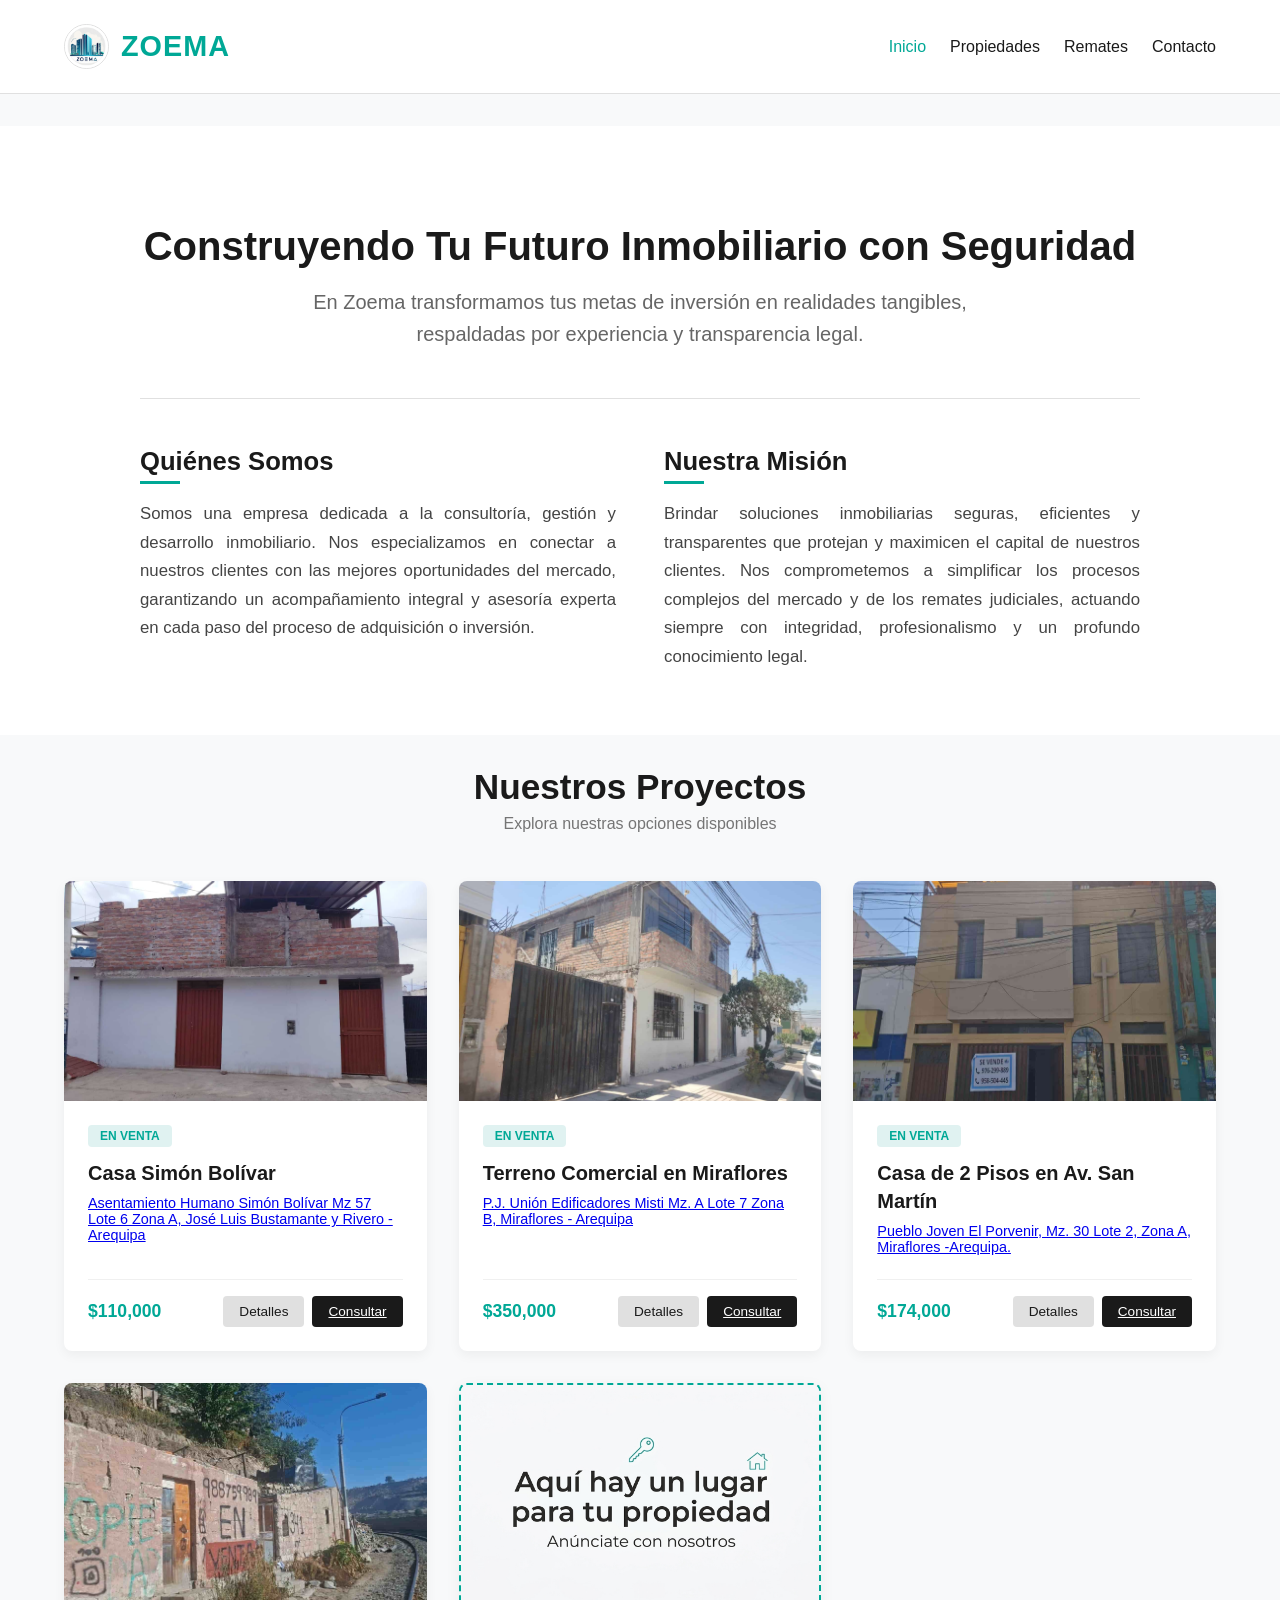
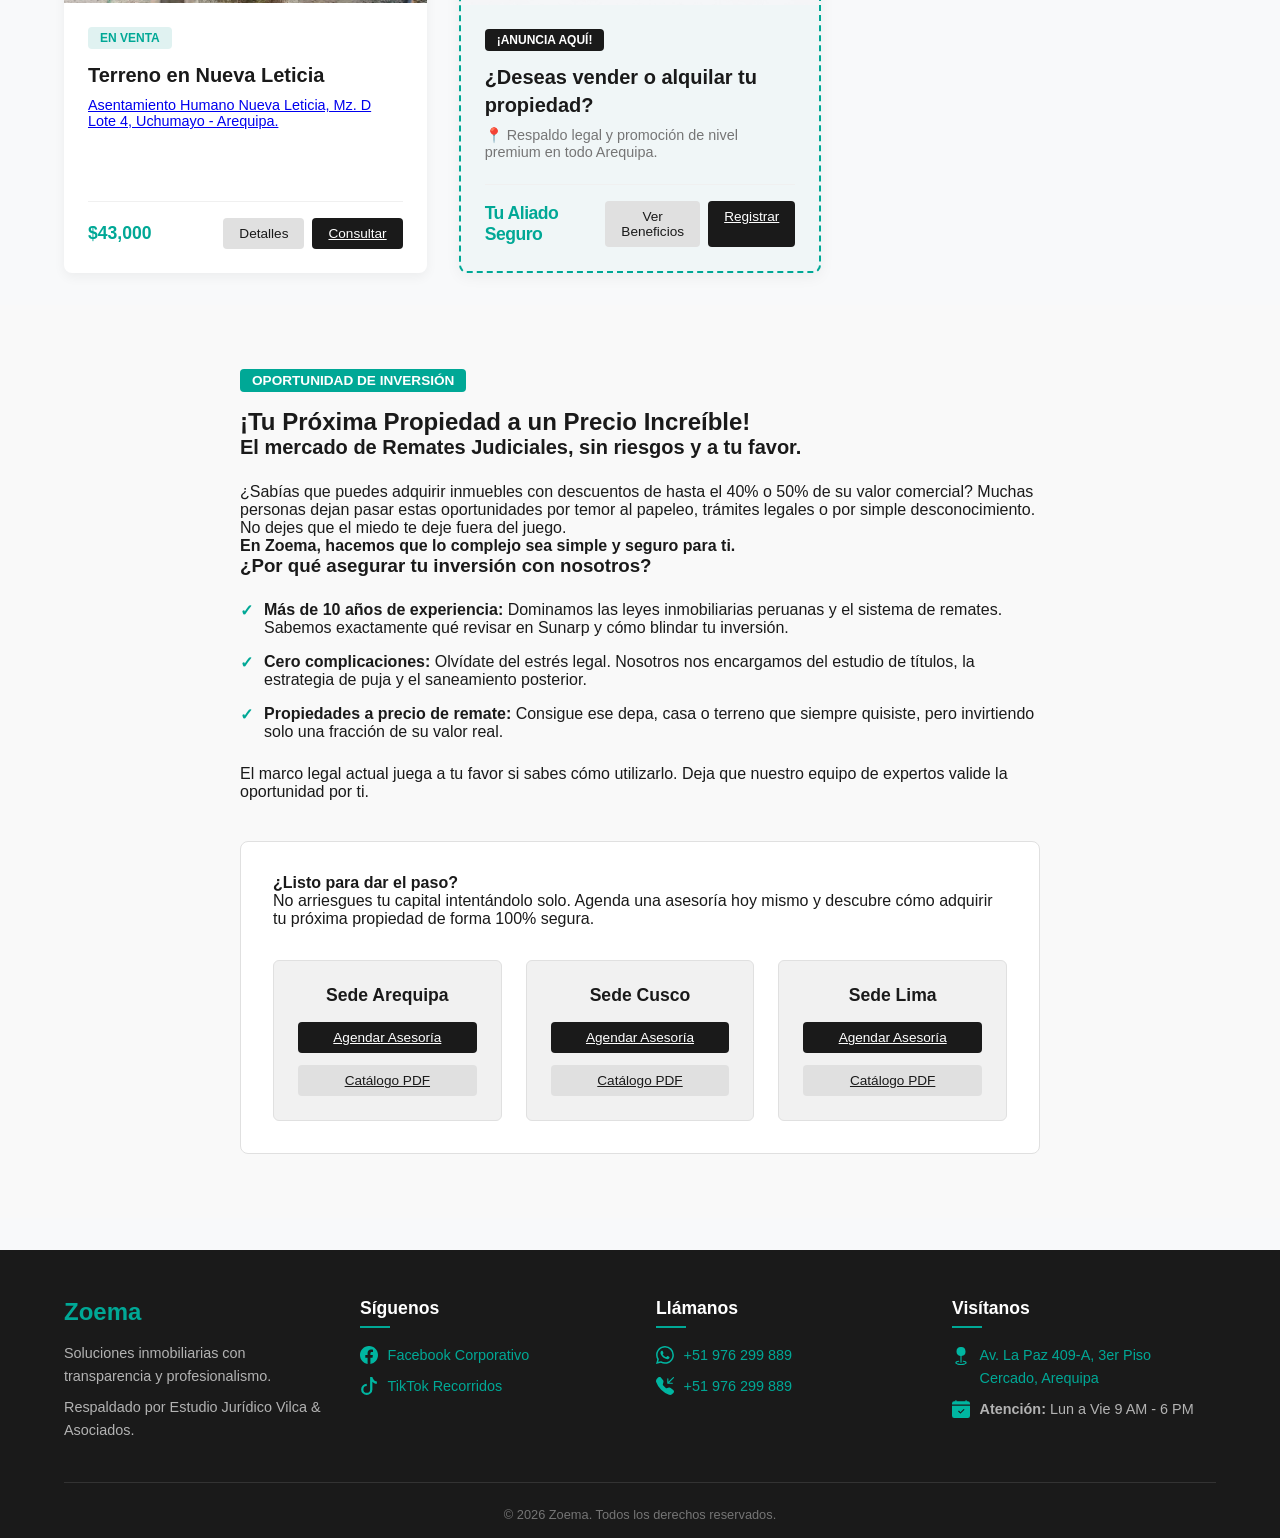
==== commit d2dfd858: "propiedad4" ====
--- a/index.html
+++ b/index.html
@@ -174,12 +174,52 @@
                                 data-title="Casa de 2 Pisos en Av. San Martín"
                                 data-price="$174,000"
                                 data-area="93.63 m²"
-                                data-construction="210.06 m² (Edificación de 2 pisos)"
+                                data-construction="210.06 m² (Edificación de 2 pisos) Ideal para negocio o vivienda multifamiliar (5 habitaciones, 2 cocinas, sala-comedor, 2 baños, lavandería)"
                                 data-dimensions="Fte: 5.52ml | Fdo: 6.65ml | Der: 16.56ml"
-                                data-security="Zona altamente comercial, esquina expuesta con flujo continuo ('ojos en la calle')"
-                                data-plus="Ubicación estratégica en plena Av. San Martín con conectividad directa a Selva Alegre y rodeado de 3 áreas recreativas. Ideal para negocio o vivienda multifamiliar (5 habitaciones, 2 cocinas, sala-comedor, 2 baños, lavandería)"
+                                data-security="Zona altamente comercial, esquina expuesta con flujo continuo"
+                                data-plus="Ubicación estratégica en plena Av. San Martín con conectividad directa a Selva Alegre y rodeado de 3 áreas recreativas."
                                 data-legal="Documentos en regla y listos para transferencia inmediata en Sunarp"
                                 data-location-info="Mera Av. San Martín, zona de máximo transporte y alto tránsito peatonal, Miraflores"
+                                data-video="">
+                                Detalles
+                                </button>
+                                
+                               <a href="#" class="card-btn whatsapp-auto-btn">Consultar</a>
+                            </div>
+                        </div>
+                    </div>
+                </article>
+
+                <article class="property-card">
+                    <div class="card-image-box">
+                        <img src="images/propiedad4/propiedad.jpg" alt="Terreno en Nueva Leticia" class="card-img">
+                    </div>
+                    <div class="card-content">
+                        <span class="card-badge">En Venta</span>
+                        
+                        <h3 class="card-title">Terreno en Nueva Leticia</h3>
+                        
+                        <p class="card-location">
+                            <a href="https://maps.app.goo.gl/MY9ETd3B1pn5ED5W9" target="_blank" title="Ver ubicación en Google Maps">
+                               Asentamiento Humano Nueva Leticia, Mz. D Lote 4, Uchumayo - Arequipa.
+                            </a>
+                        </p>
+                        
+                        <div class="card-footer-info">
+                            <span class="card-price">$43,000</span>
+                            
+                            <div class="card-actions">
+                                <button type="button" 
+                                class="card-btn btn-secondary open-modal-btn" 
+                                data-title="Terreno en Nueva Leticia"
+                                data-price="$43,000 (Como está) | $59,000 (Nivelado y limpio)"
+                                data-area="341.00 m²"
+                                data-construction="Construcción antigua a valor de terreno (cuenta con espacio para huerto/jardín)"
+                                data-dimensions="Fte: 9.60ml | Fdo: 16.75ml | Der: 16.60ml + 2.33ml + 11.22ml (Irregular) | Izq: 24.80ml"
+                                data-security="Entorno residencial consolidado, acceso seguro directo para moto, bici o carga hasta la puerta"
+                                data-plus="Servicios de agua y luz ya instalados. Ubicación estratégica a solo 5 minutos del paradero de bus. Excelente oportunidad de inversión con opción de pago financiado en 2 partes (Cuota inicial + Contra entrega)"
+                                data-legal="100% Saneado, documentos en regla listos para transferencia inmediata en Sunarp"
+                                data-location-info="AA.HH. Nueva Leticia Mz D Lote 4, Uchumayo. Zona con alta conectividad y proyección de crecimiento"
                                 data-video="">
                                 Detalles
                                 </button>
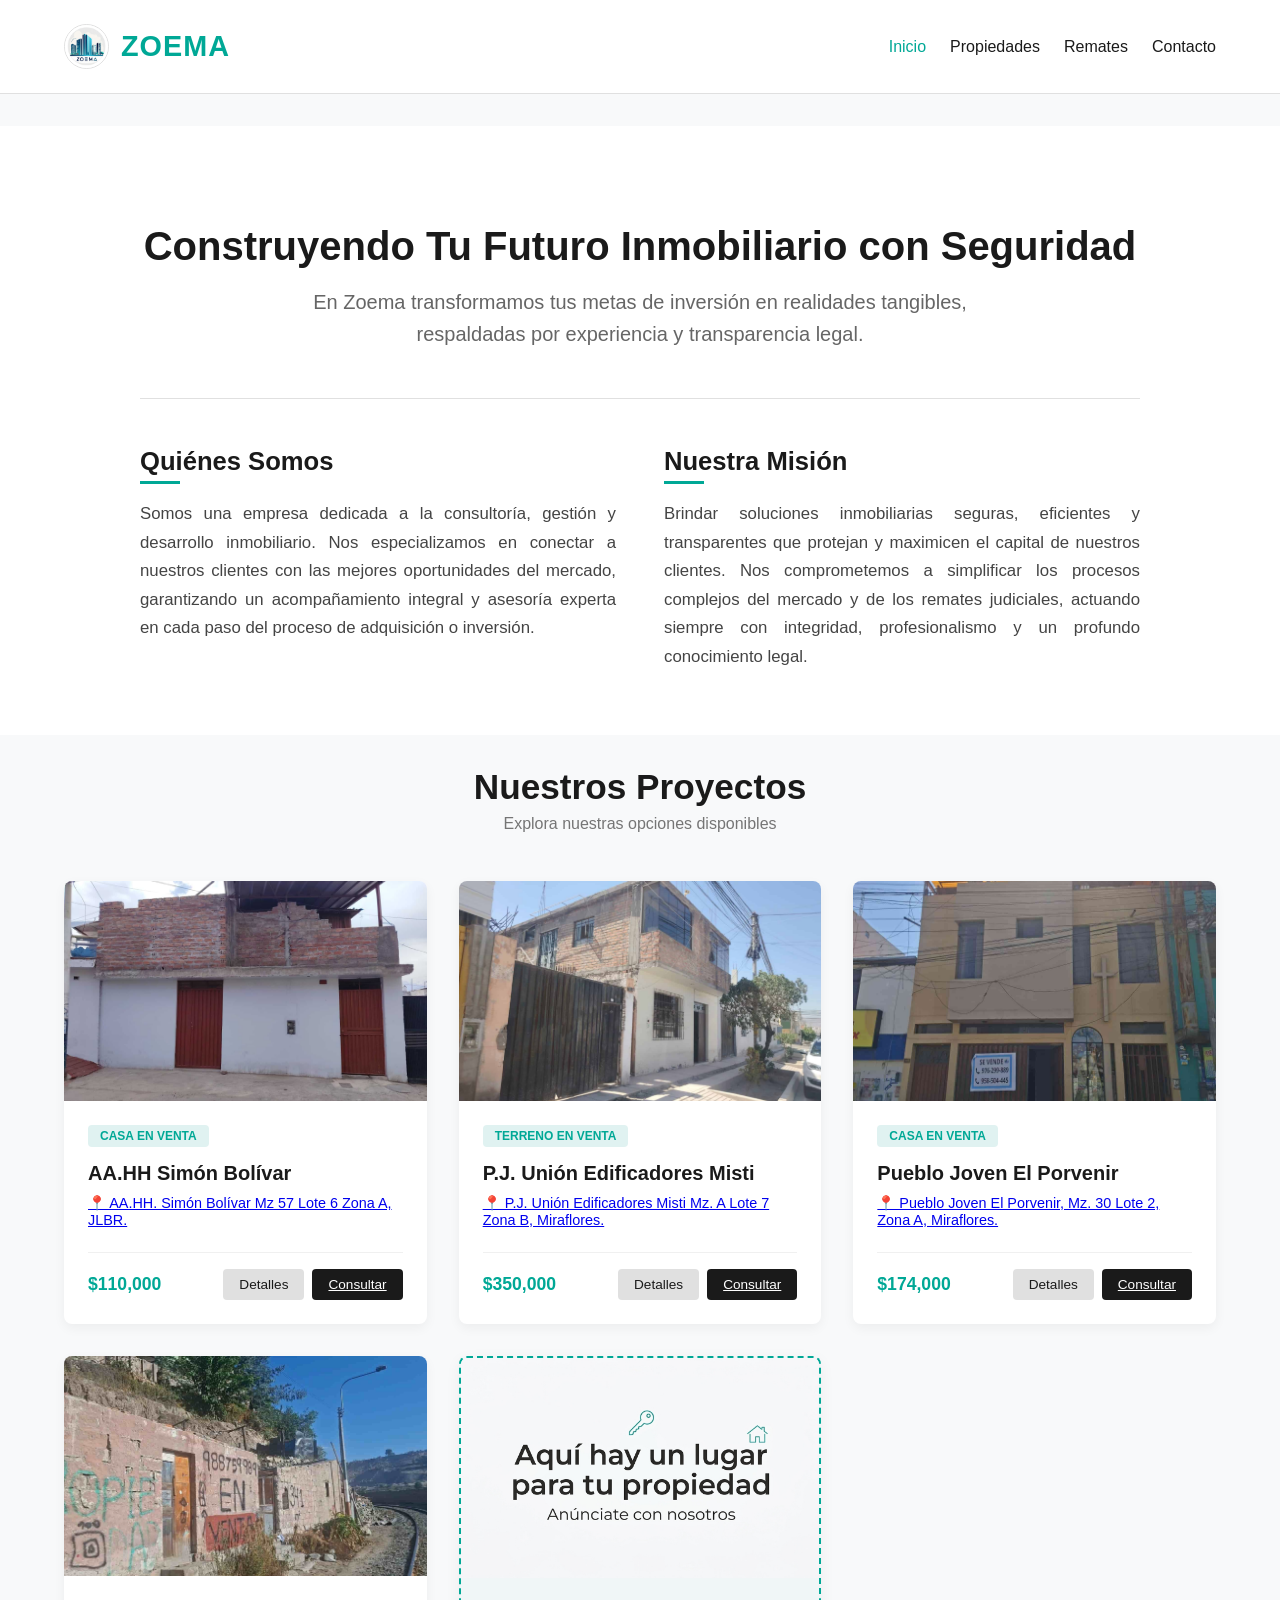
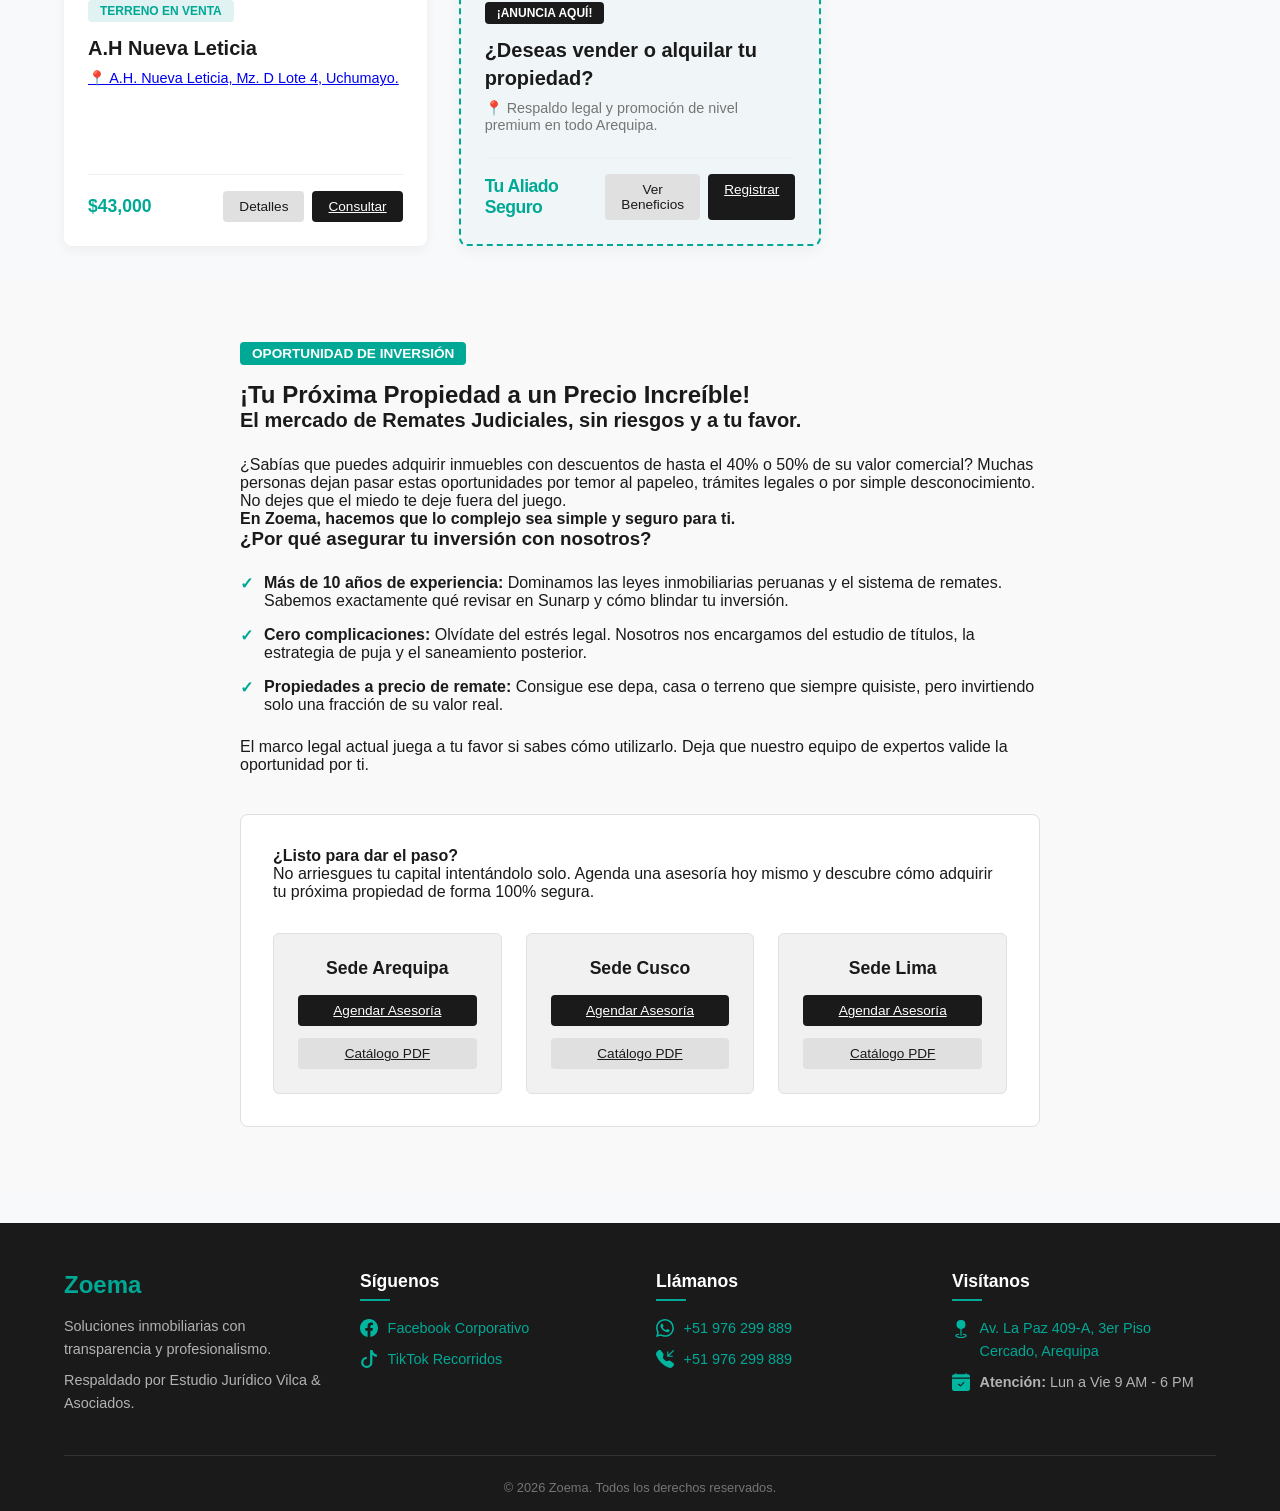
==== commit b02d2445: "class1" ====
--- a/index.html
+++ b/index.html
@@ -70,165 +70,162 @@
             <div class="properties-grid">
                 
                 <!-- TARJETA 1: TEMPLATE ACTIVO -->
-                <article class="property-card">
-                    <div class="card-image-box">
-                        <img src="images/propiedad1/propiedad.jpg" alt="Propiedad en Simón Bolívar, José Luis Bustamante y Rivero" class="card-img">
-                    </div>
-                    <div class="card-content">
-                        <span class="card-badge">En Venta</span>
-                        
-                        <h3 class="card-title">Casa Simón Bolívar</h3>
-                        
-                        <p class="card-location">
-                            <a href="https://maps.app.goo.gl/dPqpRbZPuyi7hhRx6" target="_blank" title="Ver ubicación en Google Maps">
-                                Asentamiento Humano Simón Bolívar Mz 57 Lote 6 Zona A, José Luis Bustamante y Rivero - Arequipa
-                            </a>
-                        </p>
-                        
-                        <div class="card-footer-info">
-                            <span class="card-price">$110,000</span>
-                            
-                            <div class="card-actions">
-                                <button type="button" 
-                                class="card-btn btn-secondary open-modal-btn" 
-                                data-title="Casa Simón Bolívar"
-                                data-price="$110,000"
-                                data-area="161.00 m²"
-                                data-construction="Casa de 3 niveles + Sótano funcional"
-                                data-dimensions="Frente de 7.85 ml (se ensancha al fondo a 9.67 ml)"
-                                data-plus="Patio posterior con tierra de cultivo y excelente iluminación"
-                                data-security="A una cuadra de la Comisaría de Simón Bolívar"
-                                data-legal="Documentos en regla, sin cargas ni gravámenes"
-                                data-location-info="A pasos de la Av. Caracas, Tiendas Mass y Mercado 3 de Octubre"
-                                data-video="https://vt.tiktok.com/ZSxQK6Kfy/">
-                                Detalles
-                                </button>
-                                
-                               <a href="#" class="card-btn whatsapp-auto-btn">Consultar</a>
-                            </div>
-                        </div>
-                    </div>
-                </article>
-
-                <article class="property-card">
-                    <div class="card-image-box">
-                        <img src="images/propiedad2/propiedad.jpg" alt="Terreno Comercial en Miraflores" class="card-img">
-                    </div>
-                    <div class="card-content">
-                        <span class="card-badge">En Venta</span>
-                        
-                        <h3 class="card-title">Terreno Comercial en Miraflores</h3>
-                        
-                        <p class="card-location">
-                            <a href="https://maps.app.goo.gl/7ZhNF7fjeeXYaLUR7" target="_blank" title="Ver ubicación en Google Maps">
-                                P.J. Unión Edificadores Misti Mz. A Lote 7 Zona B, Miraflores - Arequipa
-                            </a>
-                        </p>
-                        
-                        <div class="card-footer-info">
-                            <span class="card-price">$350,000</span>
-                            
-                            <div class="card-actions">
-                                <button type="button" 
-                                class="card-btn btn-secondary open-modal-btn" 
-                                data-title="Terreno Comercial en Miraflores"
-                                data-price="$350,000"
-                                data-area="354.47 m²"
-                                data-construction="Terreno Urbano Variable"
-                                data-dimensions="Fte: 7.85ml | Fdo: 9.67ml (Geometría irregular)"
-                                data-security="Entorno Comercial Activo con alta visibilidad y flujo"
-                                data-plus="Potencial: Multifamiliar, Locales Comerciales o Subdivisión"
-                                data-legal="Documentos en regla, sin cargas ni gravámenes"
-                                data-location-info="Misti Mz A Lote 7. A 4 cdras de Chapi Chico, Calle Alto de la Alianza con Av. Tarapacá"
-                                data-video="">
-                                Detalles
-                                </button>
-                                
-                               <a href="#" class="card-btn whatsapp-auto-btn">Consultar</a>
-                            </div>
-                        </div>
-                    </div>
-                </article>
-
-                <article class="property-card">
-                    <div class="card-image-box">
-                        <img src="images/propiedad3/propiedad.jpg" alt="Casa de 2 Pisos en Av. San Martín" class="card-img">
-                    </div>
-                    <div class="card-content">
-                        <span class="card-badge">En Venta</span>
-                        
-                        <h3 class="card-title">Casa de 2 Pisos en Av. San Martín</h3>
-                        
-                        <p class="card-location">
-                            <a href="https://maps.app.goo.gl/FJpnVCszeRbcxjg9A" target="_blank" title="Ver ubicación en Google Maps">
-                               Pueblo Joven El Porvenir, Mz. 30 Lote 2, Zona A, Miraflores -Arequipa.
-                            </a>
-                        </p>
-                        
-                        <div class="card-footer-info">
-                            <span class="card-price">$174,000</span>
-                            
-                            <div class="card-actions">
-                                <button type="button" 
-                                class="card-btn btn-secondary open-modal-btn" 
-                                data-title="Casa de 2 Pisos en Av. San Martín"
-                                data-price="$174,000"
-                                data-area="93.63 m²"
-                                data-construction="210.06 m² (Edificación de 2 pisos) Ideal para negocio o vivienda multifamiliar (5 habitaciones, 2 cocinas, sala-comedor, 2 baños, lavandería)"
-                                data-dimensions="Fte: 5.52ml | Fdo: 6.65ml | Der: 16.56ml"
-                                data-security="Zona altamente comercial, esquina expuesta con flujo continuo"
-                                data-plus="Ubicación estratégica en plena Av. San Martín con conectividad directa a Selva Alegre y rodeado de 3 áreas recreativas."
-                                data-legal="Documentos en regla y listos para transferencia inmediata en Sunarp"
-                                data-location-info="Mera Av. San Martín, zona de máximo transporte y alto tránsito peatonal, Miraflores"
-                                data-video="">
-                                Detalles
-                                </button>
-                                
-                               <a href="#" class="card-btn whatsapp-auto-btn">Consultar</a>
-                            </div>
-                        </div>
-                    </div>
-                </article>
-
-                <article class="property-card">
-                    <div class="card-image-box">
-                        <img src="images/propiedad4/propiedad.jpg" alt="Terreno en Nueva Leticia" class="card-img">
-                    </div>
-                    <div class="card-content">
-                        <span class="card-badge">En Venta</span>
-                        
-                        <h3 class="card-title">Terreno en Nueva Leticia</h3>
-                        
-                        <p class="card-location">
-                            <a href="https://maps.app.goo.gl/MY9ETd3B1pn5ED5W9" target="_blank" title="Ver ubicación en Google Maps">
-                               Asentamiento Humano Nueva Leticia, Mz. D Lote 4, Uchumayo - Arequipa.
-                            </a>
-                        </p>
-                        
-                        <div class="card-footer-info">
-                            <span class="card-price">$43,000</span>
-                            
-                            <div class="card-actions">
-                                <button type="button" 
-                                class="card-btn btn-secondary open-modal-btn" 
-                                data-title="Terreno en Nueva Leticia"
-                                data-price="$43,000 (Como está) | $59,000 (Nivelado y limpio)"
-                                data-area="341.00 m²"
-                                data-construction="Construcción antigua a valor de terreno (cuenta con espacio para huerto/jardín)"
-                                data-dimensions="Fte: 9.60ml | Fdo: 16.75ml | Der: 16.60ml + 2.33ml + 11.22ml (Irregular) | Izq: 24.80ml"
-                                data-security="Entorno residencial consolidado, acceso seguro directo para moto, bici o carga hasta la puerta"
-                                data-plus="Servicios de agua y luz ya instalados. Ubicación estratégica a solo 5 minutos del paradero de bus. Excelente oportunidad de inversión con opción de pago financiado en 2 partes (Cuota inicial + Contra entrega)"
-                                data-legal="100% Saneado, documentos en regla listos para transferencia inmediata en Sunarp"
-                                data-location-info="AA.HH. Nueva Leticia Mz D Lote 4, Uchumayo. Zona con alta conectividad y proyección de crecimiento"
-                                data-video="">
-                                Detalles
-                                </button>
-                                
-                               <a href="#" class="card-btn whatsapp-auto-btn">Consultar</a>
-                            </div>
-                        </div>
-                    </div>
-                </article>
+                <article class="property-card" data-operacion="venta" data-inmueble="casa" data-distrito="jlbr">
+    <div class="card-image-box">
+        <img src="images/propiedad1/propiedad.jpg" alt="Propiedad en Simón Bolívar, José Luis Bustamante y Rivero" class="card-img">
+    </div>
+    <div class="card-content">
+        <span class="card-badge">Casa en Venta</span>
+        
+        <h3 class="card-title">AA.HH Simón Bolívar</h3>
+        
+        <p class="card-location">
+            <a href="https://maps.app.goo.gl/dPqpRbZPuyi7hhRx6" target="_blank" title="Ver ubicación en Google Maps">
+                📍 AA.HH. Simón Bolívar Mz 57 Lote 6 Zona A, JLBR.
+            </a>
+        </p>
+        
+        <div class="card-footer-info">
+            <span class="card-price">$110,000</span>
+            
+            <div class="card-actions">
+                <button type="button" 
+                        class="card-btn btn-secondary open-modal-btn" 
+                        data-title="AA.HH Simón Bolívar"
+                        data-price="$110,000"
+                        data-area="161.00 m²"
+                        data-construction="Casa de 3 niveles + Sótano funcional"
+                        data-dimensions="Frente de 7.85 ml (se ensancha al fondo a 9.67 ml)"
+                        data-plus="Patio posterior con tierra de cultivo y excelente iluminación"
+                        data-security="A una cuadra de la Comisaría de Simón Bolívar"
+                        data-legal="Documentos en regla, sin cargas ni gravámenes"
+                        data-location-info="A pasos de la Av. Caracas, Tiendas Mass y Mercado 3 de Octubre"
+                        data-video="https://vt.tiktok.com/ZSxQK6Kfy/">
+                    Detalles
+                </button>
+                <a href="#" class="card-btn whatsapp-auto-btn">Consultar</a>
+            </div>
+        </div>
+    </div>
+</article>
+
+<article class="property-card" data-operacion="venta" data-inmueble="terreno" data-distrito="miraflores">
+    <div class="card-image-box">
+        <img src="images/propiedad2/propiedad.jpg" alt="Terreno Comercial en Miraflores" class="card-img">
+    </div>
+    <div class="card-content">
+        <span class="card-badge">Terreno en Venta</span>
+        
+        <h3 class="card-title">P.J. Unión Edificadores Misti</h3>
+        
+        <p class="card-location">
+            <a href="https://maps.app.goo.gl/7ZhNF7fjeeXYaLUR7" target="_blank" title="Ver ubicación en Google Maps">
+                📍 P.J. Unión Edificadores Misti Mz. A Lote 7 Zona B, Miraflores.
+            </a>
+        </p>
+        
+        <div class="card-footer-info">
+            <span class="card-price">$350,000</span>
+            
+            <div class="card-actions">
+                <button type="button" 
+                        class="card-btn btn-secondary open-modal-btn" 
+                        data-title="P.J. Unión Edificadores Misti"
+                        data-price="$350,000"
+                        data-area="354.47 m²"
+                        data-construction="Terreno Urbano Variable"
+                        data-dimensions="Fte: 7.85ml | Fdo: 9.67ml (Geometría irregular)"
+                        data-security="Entorno Comercial Activo con alta visibilidad y flujo"
+                        data-plus="Potencial: Multifamiliar, Locales Comerciales o Subdivisión"
+                        data-legal="Documentos en regla, sin cargas ni gravámenes"
+                        data-location-info="Misti Mz A Lote 7. A 4 cdras de Chapi Chico, Calle Alto de la Alianza con Av. Tarapacá"
+                        data-video="">
+                    Detalles
+                </button>
+                <a href="#" class="card-btn whatsapp-auto-btn">Consultar</a>
+            </div>
+        </div>
+    </div>
+</article>
+
+<article class="property-card" data-operacion="venta" data-inmueble="casa" data-distrito="miraflores">
+    <div class="card-image-box">
+        <img src="images/propiedad3/propiedad.jpg" alt="Casa de 2 Pisos en Av. San Martín" class="card-img">
+    </div>
+    <div class="card-content">
+        <span class="card-badge">Casa en Venta</span>
+        
+        <h3 class="card-title">Pueblo Joven El Porvenir</h3>
+        
+        <p class="card-location">
+            <a href="https://maps.app.goo.gl/FJpnVCszeRbcxjg9A" target="_blank" title="Ver ubicación en Google Maps">
+               📍 Pueblo Joven El Porvenir, Mz. 30 Lote 2, Zona A, Miraflores.
+            </a>
+        </p>
+        
+        <div class="card-footer-info">
+            <span class="card-price">$174,000</span>
+            
+            <div class="card-actions">
+                <button type="button" 
+                        class="card-btn btn-secondary open-modal-btn" 
+                        data-title="Pueblo Joven El Porvenir"
+                        data-price="$174,000"
+                        data-area="93.63 m²"
+                        data-construction="210.06 m² (Edificación de 2 pisos) Ideal para negocio o vivienda multifamiliar (5 habitaciones, 2 cocinas, sala-comedor, 2 baños, lavandería)"
+                        data-dimensions="Fte: 5.52ml | Fdo: 6.65ml | Der: 16.56ml"
+                        data-security="Zona altamente comercial, esquina expuesta con flujo continuo"
+                        data-plus="Ubicación estratégica en plena Av. San Martín con conectividad directa a Selva Alegre y rodeado de 3 áreas recreativas."
+                        data-legal="Documentos en regla y listos para transferencia inmediata en Sunarp"
+                        data-location-info="Mera Av. San Martín, zona de máximo transporte y alto tránsito peatonal, Miraflores"
+                        data-video="">
+                    Detalles
+                </button>
+                <a href="#" class="card-btn whatsapp-auto-btn">Consultar</a>
+            </div>
+        </div>
+    </div>
+</article>
+
+                <article class="property-card" data-operacion="venta" data-inmueble="terreno" data-distrito="uchumayo">
+    <div class="card-image-box">
+        <img src="images/propiedad4/propiedad.jpg" alt="Terreno en Nueva Leticia" class="card-img">
+    </div>
+    <div class="card-content">
+        <span class="card-badge">Terreno en Venta</span>
+        
+        <h3 class="card-title">A.H Nueva Leticia</h3>
+        
+        <p class="card-location">
+            <a href="https://maps.app.goo.gl/MY9ETd3B1pn5ED5W9" target="_blank" title="Ver ubicación en Google Maps">
+               📍 A.H. Nueva Leticia, Mz. D Lote 4, Uchumayo.
+            </a>
+        </p>
+        
+        <div class="card-footer-info">
+            <span class="card-price">$43,000</span>
+            
+            <div class="card-actions">
+                <button type="button" 
+                        class="card-btn btn-secondary open-modal-btn" 
+                        data-title="Terreno en Nueva Leticia"
+                        data-price="$43,000 (Como está) | $59,000 (Nivelado y limpio)"
+                        data-area="341.00 m²"
+                        data-construction="Construcción antigua a valor de terreno (cuenta con espacio para huerto/jardín)"
+                        data-dimensions="Fte: 9.60ml | Fdo: 16.75ml | Der: 16.60ml + 2.33ml + 11.22ml (Irregular) | Izq: 24.80ml"
+                        data-security="Entorno residencial consolidado, acceso seguro directo para moto, bici o carga hasta la puerta"
+                        data-plus="Servicios de agua y luz ya instalados. Ubicación estratégica a solo 5 minutos del paradero de bus. Excelente oportunidad de inversión con opción de pago financiado en 2 partes (Cuota inicial + Contra entrega)"
+                        data-legal="100% Saneado, documentos en regla listos para transferencia inmediata en Sunarp"
+                        data-location-info="AA.HH. Nueva Leticia Mz D Lote 4, Uchumayo."
+                        data-video="">
+                    Detalles
+                </button>
+                
+                <a href="#" class="card-btn whatsapp-auto-btn">Consultar</a>
+            </div>
+        </div>
+    </div>
+</article>
 
                 <!-- VITRINA DE CAPTACIÓN PROACTIVA -->
                 <article class="property-card conversion-card">
--- a/style/style.css
+++ b/style/style.css
@@ -909,50 +909,196 @@
     transform: scale(1.1); /* Un sutil toque pro: el ícono se agranda un 10% */
 }
 
-/* ==========================================
-   RESPONSIVE DESIGN (Adaptación para Celulares)
-   ========================================== */
+/* ==========================================================
+   DISEÑO ULTRA-RESPONSIVO OPTIMIZADO PARA PANTALLAS COMPACTAS
+   ========================================================== */
+
+/* ----------------------------------------------------------
+   NIVEL 1: ADAPTACIÓN GENERAL PARA MÓVILES Y TABLETS (Ancho <= 768px)
+   ---------------------------------------------------------- */
 @media (max-width: 768px) {
-    /* Encabezado */
+    /* 🌟 EL RETORNO AL DISEÑO MÓVIL LEGIBLE: Cómodo para la vista */
     .header-container {
-        flex-direction: column;
-        gap: 1rem;
+        flex-direction: column;    /* Menú abajo del nombre */
+        gap: 0.8rem;               /* Espacio cómodo y agradable */
+        align-items: center;
+        justify-content: center;
+        padding: 0.6rem 0;
+    }
+
+    .brand-container {
+        justify-content: center;   
+        align-items: center;       /* Alineación perfecta vertical */
+        width: 100%;
+        gap: 0.8rem;               /* Distancia sana entre el círculo y la letra */
+    }
+
+    .header-logo {
+        height: 50px;              /* ¡Adiós plato! Medida circular e imponente */
+        width: 50px;               /* Ancho idéntico para forzar el círculo perfecto */
+        border-radius: 50%;        /* Asegura que sea una esfera */
+        object-fit: cover;         /* Evita que la foto se deforme por dentro */
+    }
+
+    .logo {
+        font-size: 1.6rem;         /* Letra grande y clara, legible sin lentes */
+    }
+
+    .navigation {
+        width: 100%;
+    }
+
+    .navigation ul {
+        justify-content: center;   
+        gap: 0.8rem;               /* Espaciado generoso anti clics accidentales */
+    }
+
+    .navigation a {
+        font-size: 1rem;           /* Regresa al tamaño original cómodo para adultos */
+        padding: 0.5rem 0.7rem;    /* Zona de toque amplia para el dedo gordo */
+    }
+
+    /* Adaptación de la Sección Inicio / Presentación */
+    .hero-block h2 {
+        font-size: 1.6rem; 
+    }
+
+    .corporate-info-grid {
+        grid-template-columns: 1fr;
+        gap: 1.5rem;
+    }
+
+    .info-block p {
+        text-align: left;
+    }
+
+    /* Estructura del Modal General */
+    .modal-container {
+        padding: 1.2rem;
+        width: 92%;
     }
     
-    /* NUEVO: Adaptación de la Sección Inicio / Presentación */
-    .hero-block h2 {
-        font-size: 1.8rem; /* Reduce el tamaño del título principal para que quepa en celulares */
-    }
-
-    .corporate-info-grid {
-        grid-template-columns: 1fr; /* Cambia de 2 columnas a 1 sola columna vertical */
-        gap: 2rem;                   /* Reduce el espacio entre bloques */
-    }
-
-    .info-block p {
-        text-align: left; /* En pantallas pequeñas, el texto alineado a la izquierda lee mejor que el justificado */
-    }
-    .modal-container {
-        padding: 1.5rem;
-    }
     .modal-specs-grid {
-        grid-template-columns: 1fr; /* Pasa a una sola columna en pantallas muy angostas */
-        gap: 0.8rem;
-    }
-
-    /* NUEVO: Adaptación de la Sección de Remates (Sedes) */
+        grid-template-columns: 1fr;
+        gap: 0.6rem;
+    }
+
+    /* Adaptación de la Sección de Remates (Sedes) */
     .remates-sedes-grid {
-        grid-template-columns: 1fr; /* Cambia de 3 columnas a 1 sola columna vertical */
+        grid-template-columns: 1fr;
         gap: 1.2rem;
     }
     
-    /* Pie de Página (Footer) */
+    /* Pie de Página (Footer) Reducido */
+    .main-footer {
+        padding: 1.5rem 0;
+    }
+
     .footer-container {
         grid-template-columns: 1fr;
         text-align: center;
+        gap: 1rem;
     }
 
     .footer-block h4::after {
         margin: 0.4rem auto 0 auto;
     }
+}
+
+/* ----------------------------------------------------------
+   NIVEL 2: AJUSTES EXTREMOS PARA DISPOSITIVOS MUY DELGADOS (Ancho <= 480px)
+   ---------------------------------------------------------- */
+@media (max-width: 480px) {
+/* Encabezado fijo como un imán pero manteniendo el tamaño de lectura */
+    .main-header {
+        position: fixed;           
+        top: 0;
+        left: 0;
+        width: 100%;
+        z-index: 1000;
+        padding: 0.5rem 0;         /* Espacio balanceado, ni muy gordo ni muy flaco */
+        box-shadow: 0 2px 10px rgba(0,0,0,0.1); 
+    }
+
+    .header-logo {
+        height: 45px;              /* En celulares delgados se encoge un pelín pero mantiene proporción */
+        width: 45px;               /* Sigue siendo un círculo perfecto */
+        border-radius: 50%;
+        object-fit: cover;
+    }
+
+    .logo {
+        font-size: 1.45rem;         /* Sutilmente menor que en tablet, pero muy legible */
+    }
+
+    .navigation ul {
+        gap: 0.5rem;               /* Ajuste fino para que entren los 4 botones cómodos */
+    }
+
+    .navigation a {
+        font-size: 0.9rem;         /* Límite perfecto de lectura clara en pantallas chicas */
+        padding: 0.4rem 0.6rem;    
+    }
+
+    /* Ajuste en el contenedor del Modal */
+    .modal-container {
+        padding: 1rem;
+        width: 95%;
+    }
+    
+    .modal-property-title {
+        font-size: 1.25rem;
+    }
+}
+
+/* ----------------------------------------------------------
+   NIVEL 3: SENSOR DE CONTROL DE ALTURA CRÍTICA (Alto <= 700px)
+   ---------------------------------------------------------- */
+@media (max-height: 700px) {
+    .modal-container {
+        max-height: 83vh;          /* Le damos un pelín más de aire abajo por el grosor del header en columna */
+        padding: 1rem;
+        margin-top: 0.25rem;
+        margin-bottom: 0.25rem;
+    }
+    
+    .modal-property-title {
+        font-size: 1.2rem;
+        margin-bottom: 0.3rem;
+    }
+
+    .modal-property-price {
+        font-size: 1.1rem;
+        margin-bottom: 0.5rem;
+    }
+
+    .modal-specs-grid {
+        gap: 0.3rem;               
+    }
+    
+    .spec-item {
+        font-size: 0.85rem;        
+        padding: 0.3rem 0.5rem;
+    }
+
+    .modal-environment-box {
+        margin-top: 0.6rem;
+        padding: 0.6rem;
+    }
+
+    .modal-environment-box h4 {
+        margin-bottom: 0.1rem;
+        font-size: 0.9rem;
+    }
+
+    .modal-environment-box p {
+        font-size: 0.85rem;
+    }
+
+    .modal-video-btn, 
+    .modal-insistent-btn {
+        padding: 0.6rem !important; 
+        font-size: 0.9rem !important;
+        margin-top: 0.5rem !important;
+    }
 }
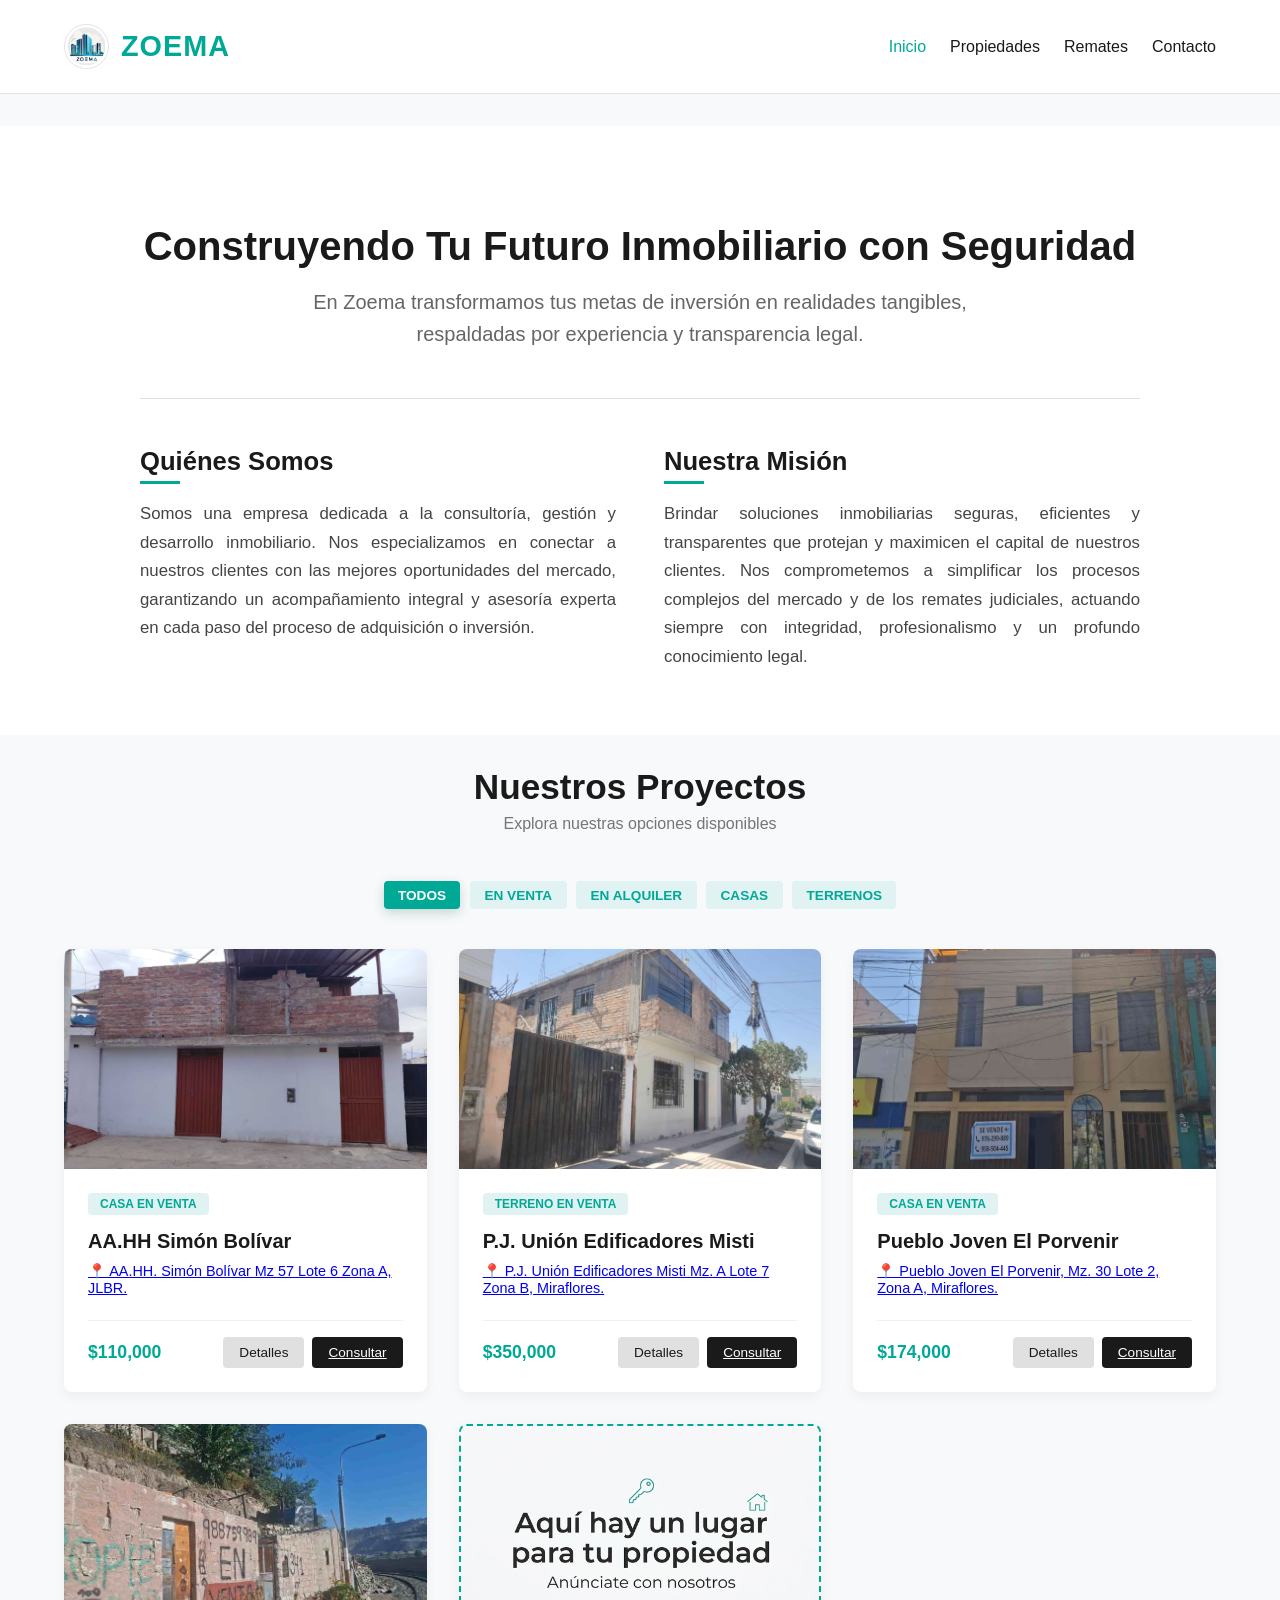
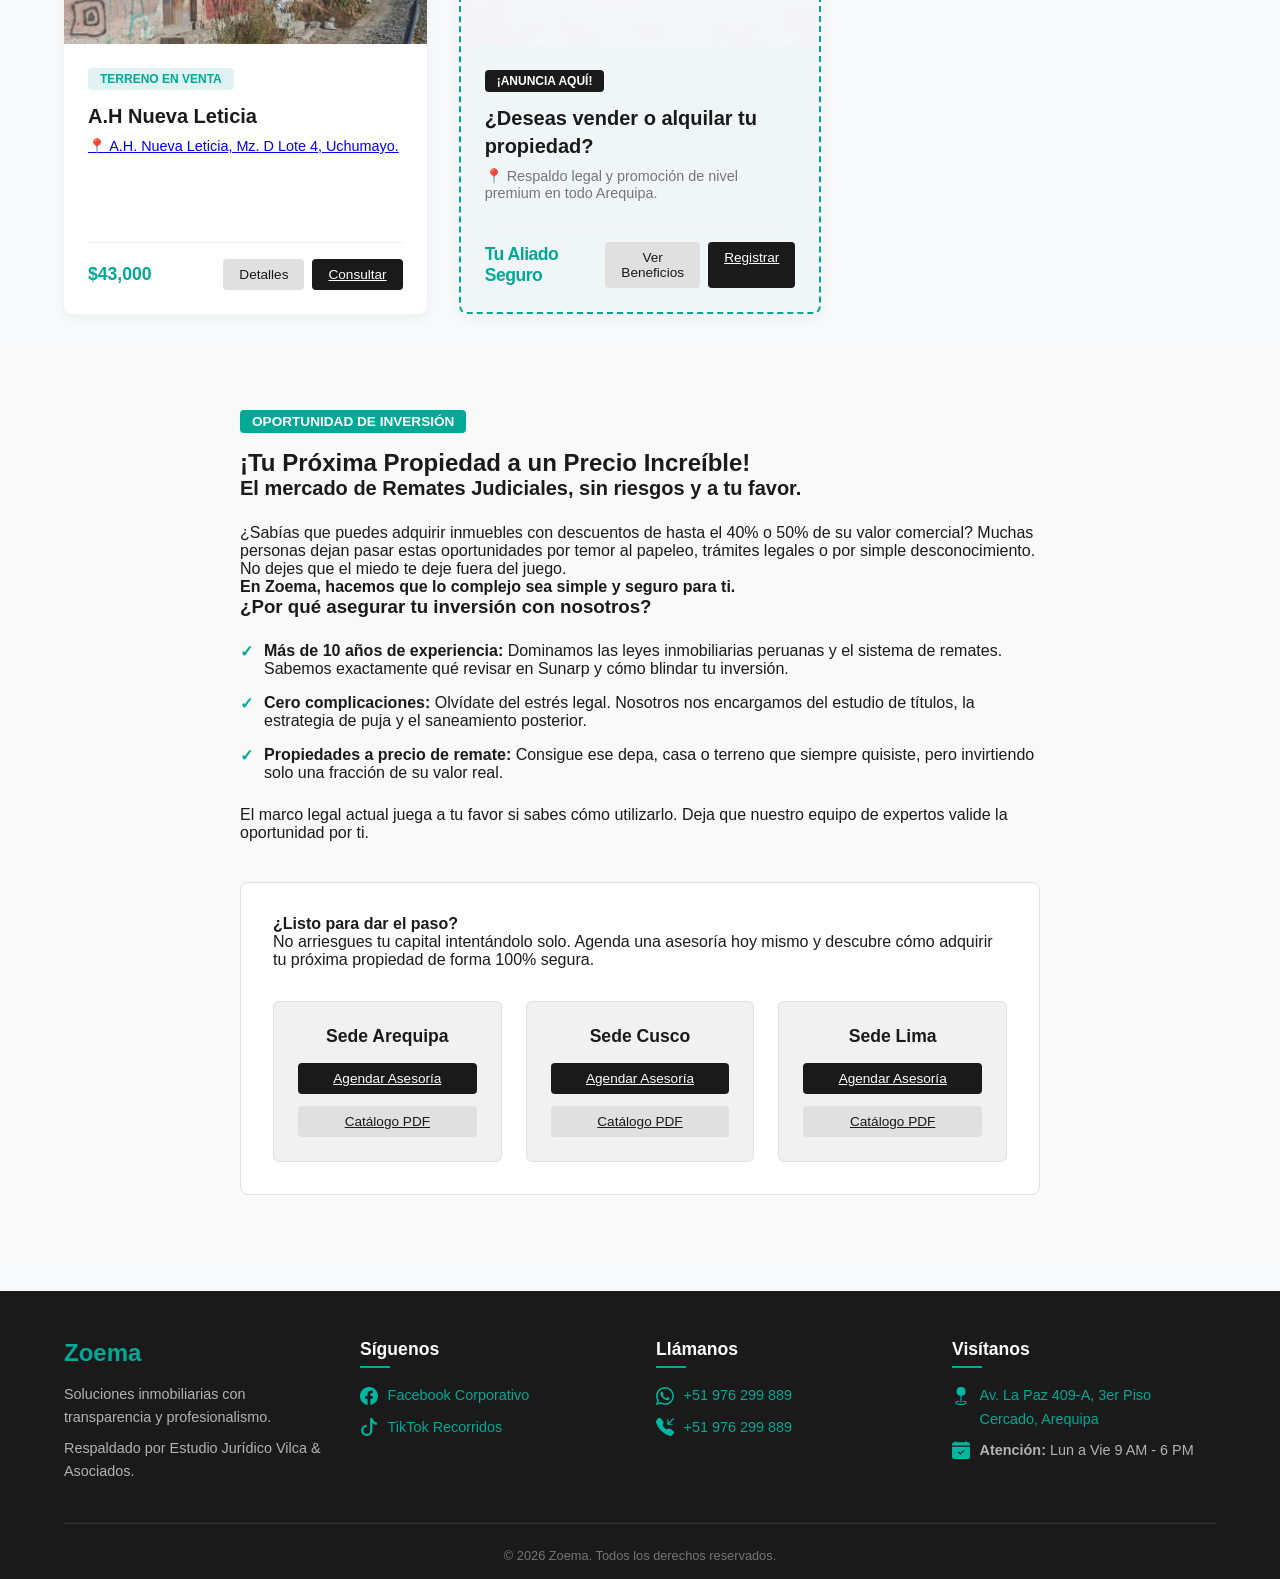
==== commit 334fca85: "filtro" ====
--- a/index.html
+++ b/index.html
@@ -66,166 +66,172 @@
         <section class="properties-section" id="propiedades">
             <h2>Nuestros Proyectos</h2>
             <p class="section-subtitle">Explora nuestras opciones disponibles</p>
-            
+            <div class="filter-container">
+                <button class="filter-btn active" data-filter="todos">Todos</button>
+                <button class="filter-btn" data-filter="venta">En Venta</button>
+                <button class="filter-btn" data-filter="alquiler">En Alquiler</button>
+                <button class="filter-btn" data-filter="casa">Casas</button>
+                <button class="filter-btn" data-filter="terreno">Terrenos</button>
+            </div>
             <div class="properties-grid">
                 
                 <!-- TARJETA 1: TEMPLATE ACTIVO -->
                 <article class="property-card" data-operacion="venta" data-inmueble="casa" data-distrito="jlbr">
-    <div class="card-image-box">
-        <img src="images/propiedad1/propiedad.jpg" alt="Propiedad en Simón Bolívar, José Luis Bustamante y Rivero" class="card-img">
-    </div>
-    <div class="card-content">
-        <span class="card-badge">Casa en Venta</span>
-        
-        <h3 class="card-title">AA.HH Simón Bolívar</h3>
-        
-        <p class="card-location">
-            <a href="https://maps.app.goo.gl/dPqpRbZPuyi7hhRx6" target="_blank" title="Ver ubicación en Google Maps">
-                📍 AA.HH. Simón Bolívar Mz 57 Lote 6 Zona A, JLBR.
-            </a>
-        </p>
-        
-        <div class="card-footer-info">
-            <span class="card-price">$110,000</span>
-            
-            <div class="card-actions">
-                <button type="button" 
-                        class="card-btn btn-secondary open-modal-btn" 
-                        data-title="AA.HH Simón Bolívar"
-                        data-price="$110,000"
-                        data-area="161.00 m²"
-                        data-construction="Casa de 3 niveles + Sótano funcional"
-                        data-dimensions="Frente de 7.85 ml (se ensancha al fondo a 9.67 ml)"
-                        data-plus="Patio posterior con tierra de cultivo y excelente iluminación"
-                        data-security="A una cuadra de la Comisaría de Simón Bolívar"
-                        data-legal="Documentos en regla, sin cargas ni gravámenes"
-                        data-location-info="A pasos de la Av. Caracas, Tiendas Mass y Mercado 3 de Octubre"
-                        data-video="https://vt.tiktok.com/ZSxQK6Kfy/">
-                    Detalles
-                </button>
-                <a href="#" class="card-btn whatsapp-auto-btn">Consultar</a>
-            </div>
-        </div>
-    </div>
-</article>
-
-<article class="property-card" data-operacion="venta" data-inmueble="terreno" data-distrito="miraflores">
-    <div class="card-image-box">
-        <img src="images/propiedad2/propiedad.jpg" alt="Terreno Comercial en Miraflores" class="card-img">
-    </div>
-    <div class="card-content">
-        <span class="card-badge">Terreno en Venta</span>
-        
-        <h3 class="card-title">P.J. Unión Edificadores Misti</h3>
-        
-        <p class="card-location">
-            <a href="https://maps.app.goo.gl/7ZhNF7fjeeXYaLUR7" target="_blank" title="Ver ubicación en Google Maps">
-                📍 P.J. Unión Edificadores Misti Mz. A Lote 7 Zona B, Miraflores.
-            </a>
-        </p>
-        
-        <div class="card-footer-info">
-            <span class="card-price">$350,000</span>
-            
-            <div class="card-actions">
-                <button type="button" 
-                        class="card-btn btn-secondary open-modal-btn" 
-                        data-title="P.J. Unión Edificadores Misti"
-                        data-price="$350,000"
-                        data-area="354.47 m²"
-                        data-construction="Terreno Urbano Variable"
-                        data-dimensions="Fte: 7.85ml | Fdo: 9.67ml (Geometría irregular)"
-                        data-security="Entorno Comercial Activo con alta visibilidad y flujo"
-                        data-plus="Potencial: Multifamiliar, Locales Comerciales o Subdivisión"
-                        data-legal="Documentos en regla, sin cargas ni gravámenes"
-                        data-location-info="Misti Mz A Lote 7. A 4 cdras de Chapi Chico, Calle Alto de la Alianza con Av. Tarapacá"
-                        data-video="">
-                    Detalles
-                </button>
-                <a href="#" class="card-btn whatsapp-auto-btn">Consultar</a>
-            </div>
-        </div>
-    </div>
-</article>
-
-<article class="property-card" data-operacion="venta" data-inmueble="casa" data-distrito="miraflores">
-    <div class="card-image-box">
-        <img src="images/propiedad3/propiedad.jpg" alt="Casa de 2 Pisos en Av. San Martín" class="card-img">
-    </div>
-    <div class="card-content">
-        <span class="card-badge">Casa en Venta</span>
-        
-        <h3 class="card-title">Pueblo Joven El Porvenir</h3>
-        
-        <p class="card-location">
-            <a href="https://maps.app.goo.gl/FJpnVCszeRbcxjg9A" target="_blank" title="Ver ubicación en Google Maps">
-               📍 Pueblo Joven El Porvenir, Mz. 30 Lote 2, Zona A, Miraflores.
-            </a>
-        </p>
-        
-        <div class="card-footer-info">
-            <span class="card-price">$174,000</span>
-            
-            <div class="card-actions">
-                <button type="button" 
-                        class="card-btn btn-secondary open-modal-btn" 
-                        data-title="Pueblo Joven El Porvenir"
-                        data-price="$174,000"
-                        data-area="93.63 m²"
-                        data-construction="210.06 m² (Edificación de 2 pisos) Ideal para negocio o vivienda multifamiliar (5 habitaciones, 2 cocinas, sala-comedor, 2 baños, lavandería)"
-                        data-dimensions="Fte: 5.52ml | Fdo: 6.65ml | Der: 16.56ml"
-                        data-security="Zona altamente comercial, esquina expuesta con flujo continuo"
-                        data-plus="Ubicación estratégica en plena Av. San Martín con conectividad directa a Selva Alegre y rodeado de 3 áreas recreativas."
-                        data-legal="Documentos en regla y listos para transferencia inmediata en Sunarp"
-                        data-location-info="Mera Av. San Martín, zona de máximo transporte y alto tránsito peatonal, Miraflores"
-                        data-video="">
-                    Detalles
-                </button>
-                <a href="#" class="card-btn whatsapp-auto-btn">Consultar</a>
-            </div>
-        </div>
-    </div>
-</article>
+                    <div class="card-image-box">
+                        <img src="images/propiedad1/propiedad.jpg" alt="Propiedad en Simón Bolívar, José Luis Bustamante y Rivero" class="card-img">
+                    </div>
+                    <div class="card-content">
+                        <span class="card-badge">Casa en Venta</span>
+                        
+                        <h3 class="card-title">AA.HH Simón Bolívar</h3>
+                        
+                        <p class="card-location">
+                            <a href="https://maps.app.goo.gl/dPqpRbZPuyi7hhRx6" target="_blank" title="Ver ubicación en Google Maps">
+                                📍 AA.HH. Simón Bolívar Mz 57 Lote 6 Zona A, JLBR.
+                            </a>
+                        </p>
+                        
+                        <div class="card-footer-info">
+                            <span class="card-price">$110,000</span>
+                            
+                            <div class="card-actions">
+                                <button type="button" 
+                                        class="card-btn btn-secondary open-modal-btn" 
+                                        data-title="AA.HH Simón Bolívar"
+                                        data-price="$110,000"
+                                        data-area="161.00 m²"
+                                        data-construction="Casa de 3 niveles + Sótano funcional"
+                                        data-dimensions="Frente de 7.85 ml (se ensancha al fondo a 9.67 ml)"
+                                        data-plus="Patio posterior con tierra de cultivo y excelente iluminación"
+                                        data-security="A una cuadra de la Comisaría de Simón Bolívar"
+                                        data-legal="Documentos en regla, sin cargas ni gravámenes"
+                                        data-location-info="A pasos de la Av. Caracas, Tiendas Mass y Mercado 3 de Octubre"
+                                        data-video="https://vt.tiktok.com/ZSxQK6Kfy/">
+                                    Detalles
+                                </button>
+                                <a href="#" class="card-btn whatsapp-auto-btn">Consultar</a>
+                            </div>
+                        </div>
+                    </div>
+                </article>
+                
+                <article class="property-card" data-operacion="venta" data-inmueble="terreno" data-distrito="miraflores">
+                    <div class="card-image-box">
+                        <img src="images/propiedad2/propiedad.jpg" alt="Terreno Comercial en Miraflores" class="card-img">
+                    </div>
+                    <div class="card-content">
+                        <span class="card-badge">Terreno en Venta</span>
+                        
+                        <h3 class="card-title">P.J. Unión Edificadores Misti</h3>
+                        
+                        <p class="card-location">
+                            <a href="https://maps.app.goo.gl/7ZhNF7fjeeXYaLUR7" target="_blank" title="Ver ubicación en Google Maps">
+                                📍 P.J. Unión Edificadores Misti Mz. A Lote 7 Zona B, Miraflores.
+                            </a>
+                        </p>
+                        
+                        <div class="card-footer-info">
+                            <span class="card-price">$350,000</span>
+                            
+                            <div class="card-actions">
+                                <button type="button" 
+                                        class="card-btn btn-secondary open-modal-btn" 
+                                        data-title="P.J. Unión Edificadores Misti"
+                                        data-price="$350,000"
+                                        data-area="354.47 m²"
+                                        data-construction="Terreno Urbano Variable"
+                                        data-dimensions="Fte: 7.85ml | Fdo: 9.67ml (Geometría irregular)"
+                                        data-security="Entorno Comercial Activo con alta visibilidad y flujo"
+                                        data-plus="Potencial: Multifamiliar, Locales Comerciales o Subdivisión"
+                                        data-legal="Documentos en regla, sin cargas ni gravámenes"
+                                        data-location-info="Misti Mz A Lote 7. A 4 cdras de Chapi Chico, Calle Alto de la Alianza con Av. Tarapacá"
+                                        data-video="">
+                                    Detalles
+                                </button>
+                                <a href="#" class="card-btn whatsapp-auto-btn">Consultar</a>
+                            </div>
+                        </div>
+                    </div>
+                </article>
+                
+                <article class="property-card" data-operacion="venta" data-inmueble="casa" data-distrito="miraflores">
+                    <div class="card-image-box">
+                        <img src="images/propiedad3/propiedad.jpg" alt="Casa de 2 Pisos en Av. San Martín" class="card-img">
+                    </div>
+                    <div class="card-content">
+                        <span class="card-badge">Casa en Venta</span>
+                        
+                        <h3 class="card-title">Pueblo Joven El Porvenir</h3>
+                        
+                        <p class="card-location">
+                            <a href="https://maps.app.goo.gl/FJpnVCszeRbcxjg9A" target="_blank" title="Ver ubicación en Google Maps">
+                               📍 Pueblo Joven El Porvenir, Mz. 30 Lote 2, Zona A, Miraflores.
+                            </a>
+                        </p>
+                        
+                        <div class="card-footer-info">
+                            <span class="card-price">$174,000</span>
+                            
+                            <div class="card-actions">
+                                <button type="button" 
+                                        class="card-btn btn-secondary open-modal-btn" 
+                                        data-title="Pueblo Joven El Porvenir"
+                                        data-price="$174,000"
+                                        data-area="93.63 m²"
+                                        data-construction="210.06 m² (Edificación de 2 pisos) Ideal para negocio o vivienda multifamiliar (5 habitaciones, 2 cocinas, sala-comedor, 2 baños, lavandería)"
+                                        data-dimensions="Fte: 5.52ml | Fdo: 6.65ml | Der: 16.56ml"
+                                        data-security="Zona altamente comercial, esquina expuesta con flujo continuo"
+                                        data-plus="Ubicación estratégica en plena Av. San Martín con conectividad directa a Selva Alegre y rodeado de 3 áreas recreativas."
+                                        data-legal="Documentos en regla y listos para transferencia inmediata en Sunarp"
+                                        data-location-info="Mera Av. San Martín, zona de máximo transporte y alto tránsito peatonal, Miraflores"
+                                        data-video="">
+                                    Detalles
+                                </button>
+                                <a href="#" class="card-btn whatsapp-auto-btn">Consultar</a>
+                            </div>
+                        </div>
+                    </div>
+                </article>
 
                 <article class="property-card" data-operacion="venta" data-inmueble="terreno" data-distrito="uchumayo">
-    <div class="card-image-box">
-        <img src="images/propiedad4/propiedad.jpg" alt="Terreno en Nueva Leticia" class="card-img">
-    </div>
-    <div class="card-content">
-        <span class="card-badge">Terreno en Venta</span>
-        
-        <h3 class="card-title">A.H Nueva Leticia</h3>
-        
-        <p class="card-location">
-            <a href="https://maps.app.goo.gl/MY9ETd3B1pn5ED5W9" target="_blank" title="Ver ubicación en Google Maps">
-               📍 A.H. Nueva Leticia, Mz. D Lote 4, Uchumayo.
-            </a>
-        </p>
-        
-        <div class="card-footer-info">
-            <span class="card-price">$43,000</span>
-            
-            <div class="card-actions">
-                <button type="button" 
-                        class="card-btn btn-secondary open-modal-btn" 
-                        data-title="Terreno en Nueva Leticia"
-                        data-price="$43,000 (Como está) | $59,000 (Nivelado y limpio)"
-                        data-area="341.00 m²"
-                        data-construction="Construcción antigua a valor de terreno (cuenta con espacio para huerto/jardín)"
-                        data-dimensions="Fte: 9.60ml | Fdo: 16.75ml | Der: 16.60ml + 2.33ml + 11.22ml (Irregular) | Izq: 24.80ml"
-                        data-security="Entorno residencial consolidado, acceso seguro directo para moto, bici o carga hasta la puerta"
-                        data-plus="Servicios de agua y luz ya instalados. Ubicación estratégica a solo 5 minutos del paradero de bus. Excelente oportunidad de inversión con opción de pago financiado en 2 partes (Cuota inicial + Contra entrega)"
-                        data-legal="100% Saneado, documentos en regla listos para transferencia inmediata en Sunarp"
-                        data-location-info="AA.HH. Nueva Leticia Mz D Lote 4, Uchumayo."
-                        data-video="">
-                    Detalles
-                </button>
-                
-                <a href="#" class="card-btn whatsapp-auto-btn">Consultar</a>
-            </div>
-        </div>
-    </div>
-</article>
+                    <div class="card-image-box">
+                        <img src="images/propiedad4/propiedad.jpg" alt="Terreno en Nueva Leticia" class="card-img">
+                    </div>
+                    <div class="card-content">
+                        <span class="card-badge">Terreno en Venta</span>
+
+                        <h3 class="card-title">A.H Nueva Leticia</h3>
+
+                        <p class="card-location">
+                            <a href="https://maps.app.goo.gl/MY9ETd3B1pn5ED5W9" target="_blank" title="Ver ubicación en Google Maps">
+                               📍 A.H. Nueva Leticia, Mz. D Lote 4, Uchumayo.
+                            </a>
+                        </p>
+
+                        <div class="card-footer-info">
+                            <span class="card-price">$43,000</span>
+
+                            <div class="card-actions">
+                                <button type="button" 
+                                        class="card-btn btn-secondary open-modal-btn" 
+                                        data-title="Terreno en Nueva Leticia"
+                                        data-price="$43,000 (Como está) | $59,000 (Nivelado y limpio)"
+                                        data-area="341.00 m²"
+                                        data-construction="Construcción antigua a valor de terreno (cuenta con espacio para huerto/jardín)"
+                                        data-dimensions="Fte: 9.60ml | Fdo: 16.75ml | Der: 16.60ml + 2.33ml + 11.22ml (Irregular) | Izq: 24.80ml"
+                                        data-security="Entorno residencial consolidado, acceso seguro directo para moto, bici o carga hasta la puerta"
+                                        data-plus="Servicios de agua y luz ya instalados. Ubicación estratégica a solo 5 minutos del paradero de bus. Excelente oportunidad de inversión con opción de pago financiado en 2 partes (Cuota inicial + Contra entrega)"
+                                        data-legal="100% Saneado, documentos en regla listos para transferencia inmediata en Sunarp"
+                                        data-location-info="AA.HH. Nueva Leticia Mz D Lote 4, Uchumayo."
+                                        data-video="">
+                                    Detalles
+                                </button>
+
+                                <a href="#" class="card-btn whatsapp-auto-btn">Consultar</a>
+                            </div>
+                        </div>
+                    </div>
+                </article>
 
                 <!-- VITRINA DE CAPTACIÓN PROACTIVA -->
                 <article class="property-card conversion-card">
--- a/style/style.css
+++ b/style/style.css
@@ -222,6 +222,36 @@
 .property-card:hover {
     transform: translateY(-5px);
     box-shadow: 0 8px 20px rgba(0, 0, 0, 0.1);
+}
+
+/* Styling para los botones de filtros minimalistas */
+.filter-container {
+    display: flex;
+    flex-wrap: wrap;
+    gap: 0.6rem;
+    justify-content: center;
+    margin: 1.5rem 0 2.5rem 0; /* 🌟 MARGIN BOTTOM DE 2.5rem: Separa los botones de las tarjetas */
+    padding: 0 1rem;
+}
+
+.filter-btn {
+    background-color: #e0f2f1; /* El mismo fondo aguamarina bajito del badge */
+    color: var(--color-primary);
+    border: none;
+    font-size: 0.85rem;
+    font-weight: 600;
+    padding: 0.4rem 0.9rem;
+    border-radius: 4px;
+    cursor: pointer;
+    transition: all 0.3s ease;
+    text-transform: uppercase;
+}
+
+/* 🌟 EFECTO DE ILUMINACIÓN ACTIVA: Cuando el botón tiene la clase .active */
+.filter-btn.active {
+    background-color: var(--color-primary); /* Se pinta completamente del azul/verde oscuro */
+    color: #ffffff; /* Letras blancas para un contraste brutal y limpio */
+    box-shadow: 0 4px 12px rgba(0, 77, 64, 0.2); /* Sutil brillo */
 }
 
 /* Contenedor de la imagen */
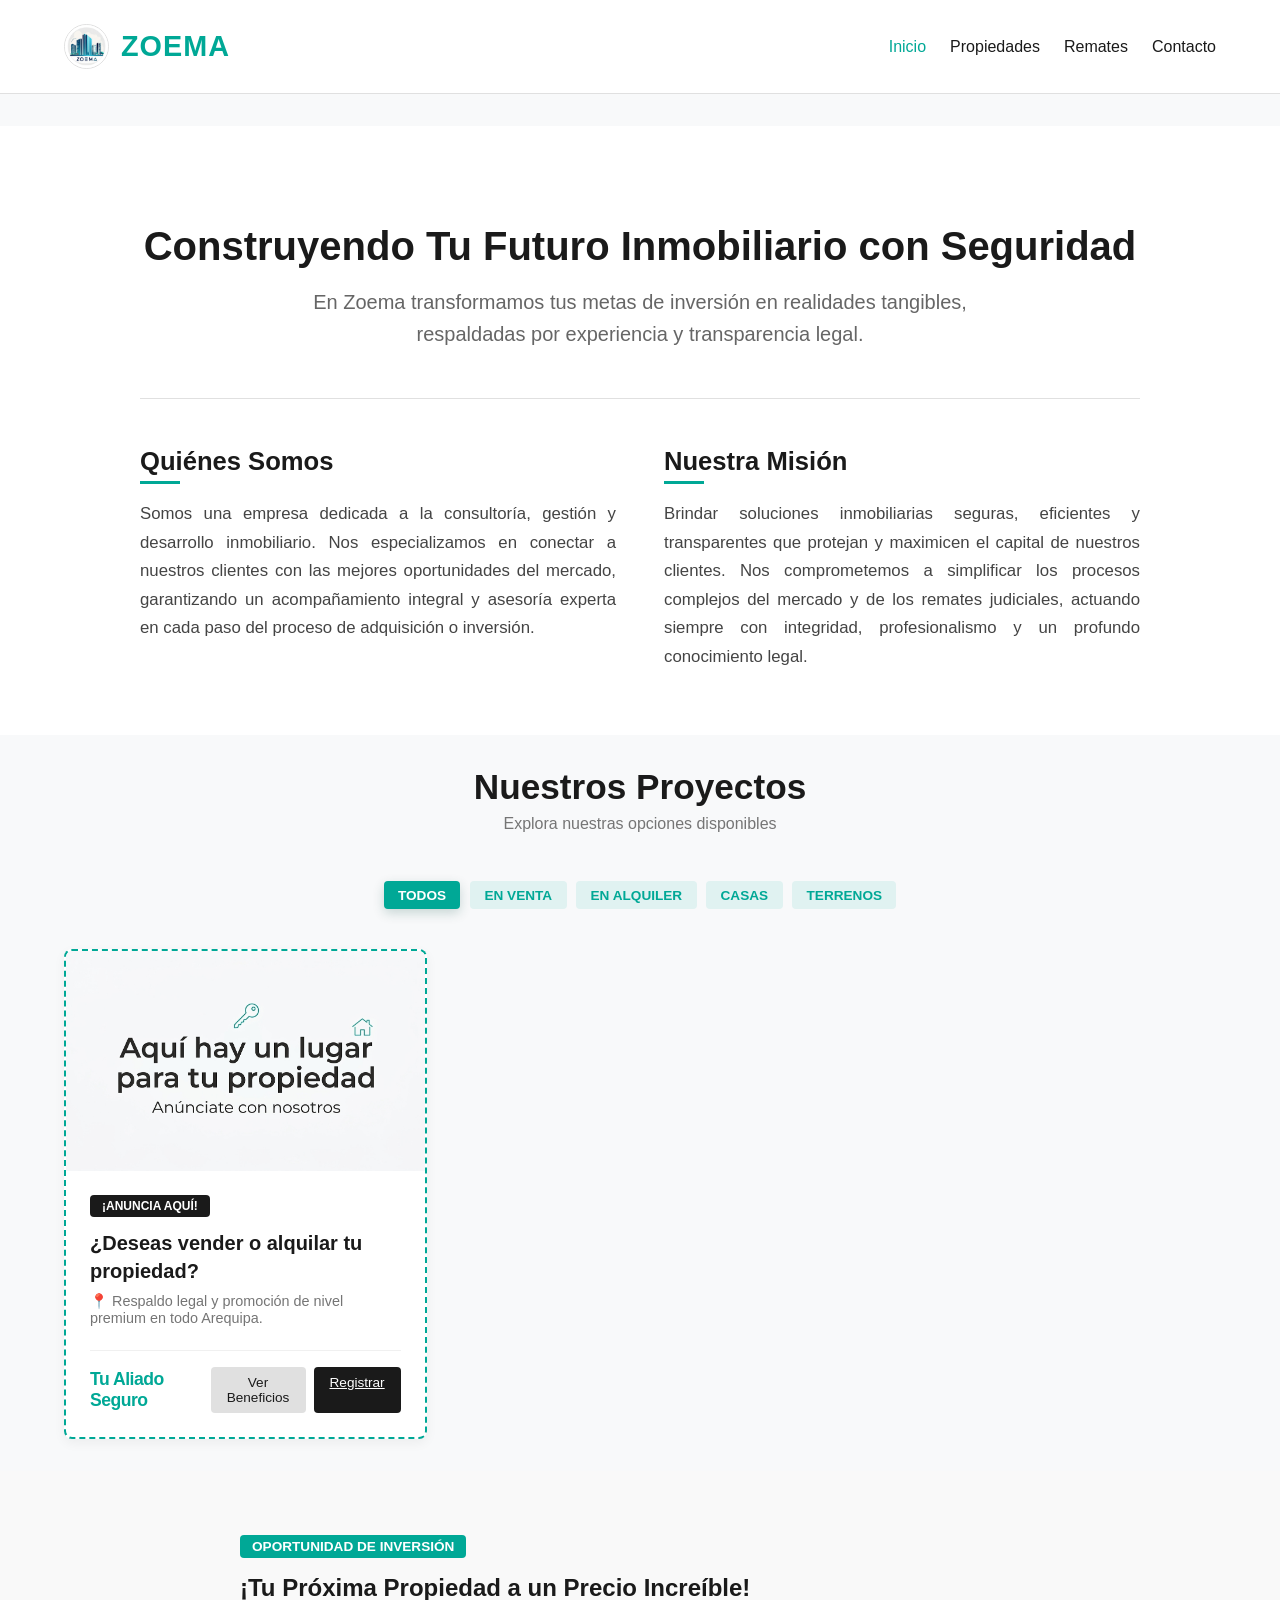
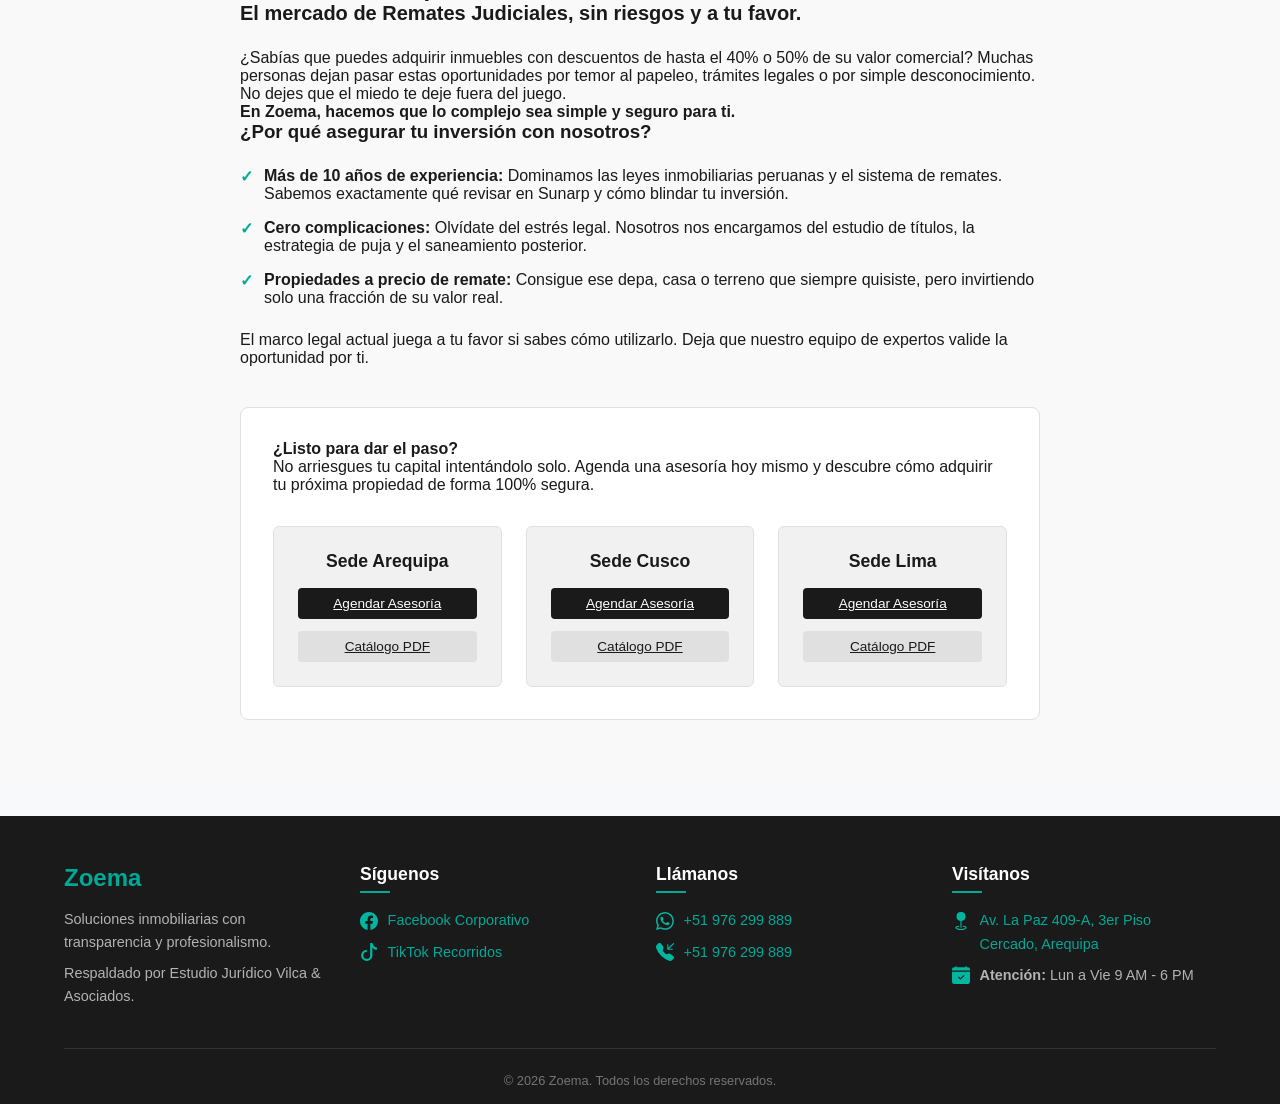
==== commit f3d5aa1a: "modal2" ====
--- a/index.html
+++ b/index.html
@@ -76,205 +76,53 @@
             <div class="properties-grid">
                 
                 <!-- TARJETA 1: TEMPLATE ACTIVO -->
-                <article class="property-card" data-operacion="venta" data-inmueble="casa" data-distrito="jlbr">
-                    <div class="card-image-box">
-                        <img src="images/propiedad1/propiedad.jpg" alt="Propiedad en Simón Bolívar, José Luis Bustamante y Rivero" class="card-img">
-                    </div>
-                    <div class="card-content">
-                        <span class="card-badge">Casa en Venta</span>
-                        
-                        <h3 class="card-title">AA.HH Simón Bolívar</h3>
-                        
-                        <p class="card-location">
-                            <a href="https://maps.app.goo.gl/dPqpRbZPuyi7hhRx6" target="_blank" title="Ver ubicación en Google Maps">
-                                📍 AA.HH. Simón Bolívar Mz 57 Lote 6 Zona A, JLBR.
-                            </a>
-                        </p>
-                        
-                        <div class="card-footer-info">
-                            <span class="card-price">$110,000</span>
-                            
-                            <div class="card-actions">
-                                <button type="button" 
-                                        class="card-btn btn-secondary open-modal-btn" 
-                                        data-title="AA.HH Simón Bolívar"
-                                        data-price="$110,000"
-                                        data-area="161.00 m²"
-                                        data-construction="Casa de 3 niveles + Sótano funcional"
-                                        data-dimensions="Frente de 7.85 ml (se ensancha al fondo a 9.67 ml)"
-                                        data-plus="Patio posterior con tierra de cultivo y excelente iluminación"
-                                        data-security="A una cuadra de la Comisaría de Simón Bolívar"
-                                        data-legal="Documentos en regla, sin cargas ni gravámenes"
-                                        data-location-info="A pasos de la Av. Caracas, Tiendas Mass y Mercado 3 de Octubre"
-                                        data-video="https://vt.tiktok.com/ZSxQK6Kfy/">
-                                    Detalles
-                                </button>
-                                <a href="#" class="card-btn whatsapp-auto-btn">Consultar</a>
-                            </div>
-                        </div>
-                    </div>
-                </article>
-                
-                <article class="property-card" data-operacion="venta" data-inmueble="terreno" data-distrito="miraflores">
-                    <div class="card-image-box">
-                        <img src="images/propiedad2/propiedad.jpg" alt="Terreno Comercial en Miraflores" class="card-img">
-                    </div>
-                    <div class="card-content">
-                        <span class="card-badge">Terreno en Venta</span>
-                        
-                        <h3 class="card-title">P.J. Unión Edificadores Misti</h3>
-                        
-                        <p class="card-location">
-                            <a href="https://maps.app.goo.gl/7ZhNF7fjeeXYaLUR7" target="_blank" title="Ver ubicación en Google Maps">
-                                📍 P.J. Unión Edificadores Misti Mz. A Lote 7 Zona B, Miraflores.
-                            </a>
-                        </p>
-                        
-                        <div class="card-footer-info">
-                            <span class="card-price">$350,000</span>
-                            
-                            <div class="card-actions">
-                                <button type="button" 
-                                        class="card-btn btn-secondary open-modal-btn" 
-                                        data-title="P.J. Unión Edificadores Misti"
-                                        data-price="$350,000"
-                                        data-area="354.47 m²"
-                                        data-construction="Terreno Urbano Variable"
-                                        data-dimensions="Fte: 7.85ml | Fdo: 9.67ml (Geometría irregular)"
-                                        data-security="Entorno Comercial Activo con alta visibilidad y flujo"
-                                        data-plus="Potencial: Multifamiliar, Locales Comerciales o Subdivisión"
-                                        data-legal="Documentos en regla, sin cargas ni gravámenes"
-                                        data-location-info="Misti Mz A Lote 7. A 4 cdras de Chapi Chico, Calle Alto de la Alianza con Av. Tarapacá"
-                                        data-video="">
-                                    Detalles
-                                </button>
-                                <a href="#" class="card-btn whatsapp-auto-btn">Consultar</a>
-                            </div>
-                        </div>
-                    </div>
-                </article>
-                
-                <article class="property-card" data-operacion="venta" data-inmueble="casa" data-distrito="miraflores">
-                    <div class="card-image-box">
-                        <img src="images/propiedad3/propiedad.jpg" alt="Casa de 2 Pisos en Av. San Martín" class="card-img">
-                    </div>
-                    <div class="card-content">
-                        <span class="card-badge">Casa en Venta</span>
-                        
-                        <h3 class="card-title">Pueblo Joven El Porvenir</h3>
-                        
-                        <p class="card-location">
-                            <a href="https://maps.app.goo.gl/FJpnVCszeRbcxjg9A" target="_blank" title="Ver ubicación en Google Maps">
-                               📍 Pueblo Joven El Porvenir, Mz. 30 Lote 2, Zona A, Miraflores.
-                            </a>
-                        </p>
-                        
-                        <div class="card-footer-info">
-                            <span class="card-price">$174,000</span>
-                            
-                            <div class="card-actions">
-                                <button type="button" 
-                                        class="card-btn btn-secondary open-modal-btn" 
-                                        data-title="Pueblo Joven El Porvenir"
-                                        data-price="$174,000"
-                                        data-area="93.63 m²"
-                                        data-construction="210.06 m² (Edificación de 2 pisos) Ideal para negocio o vivienda multifamiliar (5 habitaciones, 2 cocinas, sala-comedor, 2 baños, lavandería)"
-                                        data-dimensions="Fte: 5.52ml | Fdo: 6.65ml | Der: 16.56ml"
-                                        data-security="Zona altamente comercial, esquina expuesta con flujo continuo"
-                                        data-plus="Ubicación estratégica en plena Av. San Martín con conectividad directa a Selva Alegre y rodeado de 3 áreas recreativas."
-                                        data-legal="Documentos en regla y listos para transferencia inmediata en Sunarp"
-                                        data-location-info="Mera Av. San Martín, zona de máximo transporte y alto tránsito peatonal, Miraflores"
-                                        data-video="">
-                                    Detalles
-                                </button>
-                                <a href="#" class="card-btn whatsapp-auto-btn">Consultar</a>
-                            </div>
-                        </div>
-                    </div>
-                </article>
-
-                <article class="property-card" data-operacion="venta" data-inmueble="terreno" data-distrito="uchumayo">
-                    <div class="card-image-box">
-                        <img src="images/propiedad4/propiedad.jpg" alt="Terreno en Nueva Leticia" class="card-img">
-                    </div>
-                    <div class="card-content">
-                        <span class="card-badge">Terreno en Venta</span>
-
-                        <h3 class="card-title">A.H Nueva Leticia</h3>
-
-                        <p class="card-location">
-                            <a href="https://maps.app.goo.gl/MY9ETd3B1pn5ED5W9" target="_blank" title="Ver ubicación en Google Maps">
-                               📍 A.H. Nueva Leticia, Mz. D Lote 4, Uchumayo.
-                            </a>
-                        </p>
-
-                        <div class="card-footer-info">
-                            <span class="card-price">$43,000</span>
-
-                            <div class="card-actions">
-                                <button type="button" 
-                                        class="card-btn btn-secondary open-modal-btn" 
-                                        data-title="Terreno en Nueva Leticia"
-                                        data-price="$43,000 (Como está) | $59,000 (Nivelado y limpio)"
-                                        data-area="341.00 m²"
-                                        data-construction="Construcción antigua a valor de terreno (cuenta con espacio para huerto/jardín)"
-                                        data-dimensions="Fte: 9.60ml | Fdo: 16.75ml | Der: 16.60ml + 2.33ml + 11.22ml (Irregular) | Izq: 24.80ml"
-                                        data-security="Entorno residencial consolidado, acceso seguro directo para moto, bici o carga hasta la puerta"
-                                        data-plus="Servicios de agua y luz ya instalados. Ubicación estratégica a solo 5 minutos del paradero de bus. Excelente oportunidad de inversión con opción de pago financiado en 2 partes (Cuota inicial + Contra entrega)"
-                                        data-legal="100% Saneado, documentos en regla listos para transferencia inmediata en Sunarp"
-                                        data-location-info="AA.HH. Nueva Leticia Mz D Lote 4, Uchumayo."
-                                        data-video="">
-                                    Detalles
-                                </button>
-
-                                <a href="#" class="card-btn whatsapp-auto-btn">Consultar</a>
-                            </div>
-                        </div>
-                    </div>
-                </article>
-
-                <!-- VITRINA DE CAPTACIÓN PROACTIVA -->
-                <article class="property-card conversion-card">
-                    <div class="card-image-box">
-                        <img src="images/added/proximamente.jpg" alt="Anuncia tu propiedad en Zoema" class="card-img">
-                    </div>
-                    <div class="card-content">
-                        <span class="card-badge badge-captacion">¡Anuncia Aquí!</span>
-                        
-                        <h3 class="card-title">¿Deseas vender o alquilar tu propiedad?</h3>
-                        
-                        <p class="card-location">
-                            <span>📍 Respaldo legal y promoción de nivel premium en todo Arequipa.</span>
-                        </p>
-                        
-                        <div class="card-footer-info">
-                            <span class="card-price price-call">Tu Aliado Seguro</span>
-                            
-                            <div class="card-actions">
-                                <button type="button" 
-                                        class="card-btn btn-secondary open-modal-btn" 
-                                        data-title="Beneficios Zoema"
-                                        data-price="Asesoría Integral Inmobiliaria"
-                                        data-area="Corretaje profesional y oportuno para tu tranquilidad."
-                                        data-construction="Promoción de alto impacto con videos y sesiones de fotos profesionales."
-                                        data-dimensions="Campañas segmentadas y recorridos dinámicos en Facebook, Instagram y TikTok."
-                                        data-plus="Redacción experta de minutas y contratos de compraventa directos."
-                                        data-legal="Respaldo absoluto del Estudio Jurídico Vilca & Asociados para saneamiento de papeles."
-                                        data-security="Filtros estrictos de seguridad para compradores e inquilinos calificados."
-                                        data-location-info="Oficina central en Av. La Paz 409-A, 3er Piso, Cercado."
-                                        data-video=""> 
-                                    Ver Beneficios
-                                </button>
-                                
-                                <a href="https://wa.me/51976299889?text=Hola%20Zoema,%20vi%20el%20espacio%20disponible%20en%20su%20cat%C3%A1logo%20web%20y%20deseo%20recibir%20informaci%C3%B3n%20para%20vender/alquilar%20mi%20propiedad%20de%20forma%20segura." 
-                                   target="_blank" 
-                                   class="card-btn">
-                                    Registrar
-                                </a>
-                            </div>
-                        </div>
-                    </div>
-                </article>
+                
+<div class="properties-grid" id="properties-container">
+    
+    <!-- Las tarjetas dinámicas se inyectarán aquí automáticamente por JavaScript -->
+
+    <!-- VITRINA DE CAPTACIÓN PROACTIVA (Se mantiene fija al final) -->
+<article class="property-card card-vcp">
+    <div class="card-image-box">
+        <img src="images/added/proximamente.jpg" alt="Anuncia tu propiedad en Zoema" class="card-img">
+    </div>
+    <div class="card-content">
+        <span class="card-badge badge-vcp">¡Anuncia Aquí!</span>
+        
+        <h3 class="card-title">¿Deseas vender o alquilar tu propiedad?</h3>
+        
+        <p class="card-location">
+            <span>📍 Respaldo legal y promoción de nivel premium en todo Arequipa.</span>
+        </p>
+        
+        <div class="card-footer-info">
+            <span class="card-price price-vcp">Tu Aliado Seguro</span>
+            
+            <div class="card-actions">
+                <button type="button" 
+                        class="card-btn btn-secondary btn-vcp-modal" 
+                        data-titlevcp="Beneficios Zoema"
+                        data-subtitle="Asesoría Integral Inmobiliaria"
+                        data-serv1="<strong>💼 Servicio Central:</strong> Corretaje profesional y oportuno para tu tranquilidad."
+                        data-serv2="<strong>🎬 Promoción Audiovisual:</strong> Promoción de alto impacto con videos y sesiones de fotos profesionales."
+                        data-serv3="<strong>🎯 Estrategia Digital:</strong> Campañas segmentadas y recorridos dinámicos en Facebook, Instagram y TikTok."
+                        data-serv4="<strong>📜 Respaldo Legal:</strong> Redacción experta de minutas y contratos de compraventa directos."
+                        data-serv5="<strong>⚖️ Estudio Jurídico:</strong> Respaldo absoluto del Estudio Jurídico Vilca & Asociados para saneamiento de papeles."
+                        data-serv6="<strong>🛡️ Seguridad Corporativa:</strong> Filtros estrictos de seguridad para compradores e inquilinos calificados."
+                        data-serv7="<h4>🏢 Atención Física y Corporativa:</h4><p>Oficina central en Av. La Paz 409-A, 3er Piso, Cercado.</p>"> 
+                    Ver Beneficios
+                </button>
+                <a href="https://wa.me/51976299889?text=Hola%20Zoema,%20vi%20el%20espacio%20disponible%20en%20su%20cat%C3%A1logo%20web%20y%20deseo%20recibir%20informaci%C3%B3n%20para%20vender/alquilar%20mi%20propiedad%20de%20forma%20segura." 
+                   target="_blank" 
+                   class="card-btn">
+                    Registrar
+                </a>
+            </div>
+        </div>
+    </div>
+</article>
+
+</div>
 
             </div>
         </section>
--- a/style/style.css
+++ b/style/style.css
@@ -202,26 +202,6 @@
     grid-template-columns: repeat(auto-fill, minmax(300px, 1fr));
     gap: 2rem;
     justify-content: center;
-}
-
-/* ==========================================
-   DISEÑO DE LA TARJETA INMOBILIARIA (CARD)
-   ========================================== */
-.property-card {
-    background-color: var(--color-white);
-    border-radius: 8px;
-    overflow: hidden; /* Asegura que la imagen respete los bordes redondeados */
-    box-shadow: 0 4px 12px rgba(0, 0, 0, 0.05);
-    transition: transform 0.3s ease, box-shadow 0.3s ease;
-    display: flex;
-    flex-direction: column;
-    text-align: left;
-}
-
-/* Efecto visual al pasar el cursor sobre la tarjeta */
-.property-card:hover {
-    transform: translateY(-5px);
-    box-shadow: 0 8px 20px rgba(0, 0, 0, 0.1);
 }
 
 /* Styling para los botones de filtros minimalistas */
@@ -254,123 +234,33 @@
     box-shadow: 0 4px 12px rgba(0, 77, 64, 0.2); /* Sutil brillo */
 }
 
-/* Contenedor de la imagen */
-.card-image-box {
-    position: relative;
-    width: 100%;
-    height: 220px;
-    background-color: #e0e0e0; /* Color gris de fondo en caso de error de carga de imagen */
-    display: flex;
-    justify-content: center;
-    align-items: center;
-}
-
-.card-img {
-    width: 100%;
-    height: 100%;
-    object-fit: cover; /* Ajusta la imagen al contenedor sin deformarla */
-    display: block;
-}
-
-/* Cuerpo de texto de la tarjeta */
-.card-content {
-    padding: 1.5rem;
-    display: flex;
-    flex-direction: column;
-    flex: 1; /* Corrección aquí: se elimina el "-1" del nombre de la propiedad */
-}
-
-/* Etiqueta flotante o distintivo */
-.card-badge {
-    background-color: #e0f2f1;
-    color: var(--color-primary);
-    font-size: 0.75rem;
-    font-weight: 600;
-    padding: 0.25rem 0.75rem;
-    border-radius: 4px;
-    align-self: flex-start;
-    margin-bottom: 0.75rem;
-    text-transform: uppercase;
-}
-
-.card-title {
-    font-size: 1.25rem;
-    color: var(--color-dark);
-    margin-bottom: 0.5rem;
-    line-height: 1.4;
-}
-
-.card-location {
-    font-size: 0.9rem;
-    color: var(--color-muted);
-    margin-bottom: 1.5rem;
-}
-
-/* Fila de cierre dentro de la tarjeta */
-.card-footer-info {
-    margin-top: auto; /* Empuja este bloque al fondo de la tarjeta */
-    display: flex;
-    justify-content: space-between;
-    align-items: center;
-    border-top: 1px solid #f0f0f0;
-    padding-top: 1rem;
-}
-
-.card-price {
-    font-size: 1.1rem;
-    font-weight: 700;
-    color: var(--color-primary);
-}
-
-.card-btn {
-    background-color: var(--color-dark);
-    color: var(--color-white);
-    border: none;
-    padding: 0.5rem 1rem;
-    border-radius: 4px;
-    font-size: 0.85rem;
-    font-weight: 500;
-    cursor: pointer;
-    transition: background-color 0.3s ease;
-}
-
-.card-btn:hover {
-    background-color: var(--color-primary);
-}
-
-/* Contenedor de botones en la tarjeta */
-.card-actions {
-    display: flex;
-    gap: 0.5rem; /* Crea una separación de 8px entre ambos botones */
-}
-
-/* ==========================================
-   ESTILOS ESPECÍFICOS: TARJETA VCP
-   ========================================== */
+/* =========================================================================
+   ESTILOS ESPECÍFICOS DE LA TARJETA PUBLICITARIA (CARD VCP)
+   ========================================================================= */
 
 /* 1. Destacar sutilmente la tarjeta del resto del catálogo */
-.conversion-card {
-    border: 2px dashed var(--color-primary); /* Borde discontinuo elegante tipo "recorte aquí" o "espacio libre" */
-    background-color: rgba(0, 168, 150, 0.03); /* Un fondo aguamarina ultra suave (3% de opacidad) */
+.card-vcp {
+    border: 2px dashed var(--color-primary); /* Borde discontinuo elegante */
+    background-color: rgba(0, 168, 150, 0.03); /* Fondo aguamarina ultra suave (3%) */
     box-shadow: 0 4px 15px rgba(0, 0, 0, 0.05);
 }
 
 /* 2. Personalizar la etiqueta (Badge) de captación */
-.badge-captacion {
-    background-color: var(--color-dark) !important; /* Fondo oscuro elegante para contrastar */
+.badge-vcp {
+    background-color: var(--color-dark) !important; /* Fondo oscuro elegante */
     color: var(--color-white) !important;
-    animation: pulse-badge 2s infinite; /* Pequeña animación sutil para captar miradas */
+    animation: pulse-badge 2s infinite; /* Animación sutil */
 }
 
 /* 3. Ajuste de color para el texto gancho "Tu Aliado Seguro" */
-.price-call {
+.price-vcp {
     color: var(--color-primary);
     font-size: 1.1rem;
     font-weight: 800;
     letter-spacing: -0.5px;
 }
 
-/* Botón insistente de WhatsApp dentro del modal VCP */
+/* Botón de WhatsApp dentro del modal VCP */
 .modal-insistent-btn {
     display: block;
     width: 100%;
@@ -387,23 +277,123 @@
 }
 
 .modal-insistent-btn:hover {
-    background-color: #008f7f; /* Un tono más oscuro de aguamarina */
+    background-color: #008f7f;
     transform: translateY(-2px);
     box-shadow: 0 6px 15px rgba(0, 168, 150, 0.4);
 }
 
-/* 4. Animación sutil de pulso para el Badge */
+/* 4. Animación de pulso para el Badge */
 @keyframes pulse-badge {
-    0% {
-        transform: scale(1);
-    }
-    50% {
-        transform: scale(1.05); /* Crece un 5% suavemente */
-    }
-    100% {
-        transform: scale(1);
-    }
-}
+    0% { transform: scale(1); }
+    50% { transform: scale(1.05); }
+    100% { transform: scale(1); }
+}
+
+
+/* =========================================================================
+   DISEÑO BASE DE LA TARJETA INMOBILIARIA GENERAL (PROPERTY CARD)
+   ========================================================================= */
+.property-card {
+    background-color: var(--color-white);
+    border-radius: 8px;
+    overflow: hidden;
+    box-shadow: 0 4px 12px rgba(0, 0, 0, 0.05);
+    transition: transform 0.3s ease, box-shadow 0.3s ease;
+    display: flex;
+    flex-direction: column;
+    text-align: left;
+}
+
+.property-card:hover {
+    transform: translateY(-5px);
+    box-shadow: 0 8px 20px rgba(0, 0, 0, 0.1);
+}
+
+.card-image-box {
+    position: relative;
+    width: 100%;
+    height: 220px;
+    background-color: #e0e0e0;
+    display: flex;
+    justify-content: center;
+    align-items: center;
+}
+
+.card-img {
+    width: 100%;
+    height: 100%;
+    object-fit: cover;
+    display: block;
+}
+
+.card-content {
+    padding: 1.5rem;
+    display: flex;
+    flex-direction: column;
+    flex: 1;
+}
+
+.card-badge {
+    background-color: #e0f2f1;
+    color: var(--color-primary);
+    font-size: 0.75rem;
+    font-weight: 600;
+    padding: 0.25rem 0.75rem;
+    border-radius: 4px;
+    align-self: flex-start;
+    margin-bottom: 0.75rem;
+    text-transform: uppercase;
+}
+
+.card-title {
+    font-size: 1.25rem;
+    color: var(--color-dark);
+    margin-bottom: 0.5rem;
+    line-height: 1.4;
+}
+
+.card-location {
+    font-size: 0.9rem;
+    color: var(--color-muted);
+    margin-bottom: 1.5rem;
+}
+
+.card-footer-info {
+    margin-top: auto;
+    display: flex;
+    justify-content: space-between;
+    align-items: center;
+    border-top: 1px solid #f0f0f0;
+    padding-top: 1rem;
+}
+
+.card-price {
+    font-size: 1.1rem;
+    font-weight: 700;
+    color: var(--color-primary);
+}
+
+.card-btn {
+    background-color: var(--color-dark);
+    color: var(--color-white);
+    border: none;
+    padding: 0.5rem 1rem;
+    border-radius: 4px;
+    font-size: 0.85rem;
+    font-weight: 500;
+    cursor: pointer;
+    transition: background-color 0.3s ease;
+}
+
+.card-btn:hover {
+    background-color: var(--color-primary);
+}
+
+.card-actions {
+    display: flex;
+    gap: 0.5rem;
+}
+
 /* ==========================================
    ESTILOS DE LA VENTANA INTERACTIVA (MODAL)
    ========================================== */
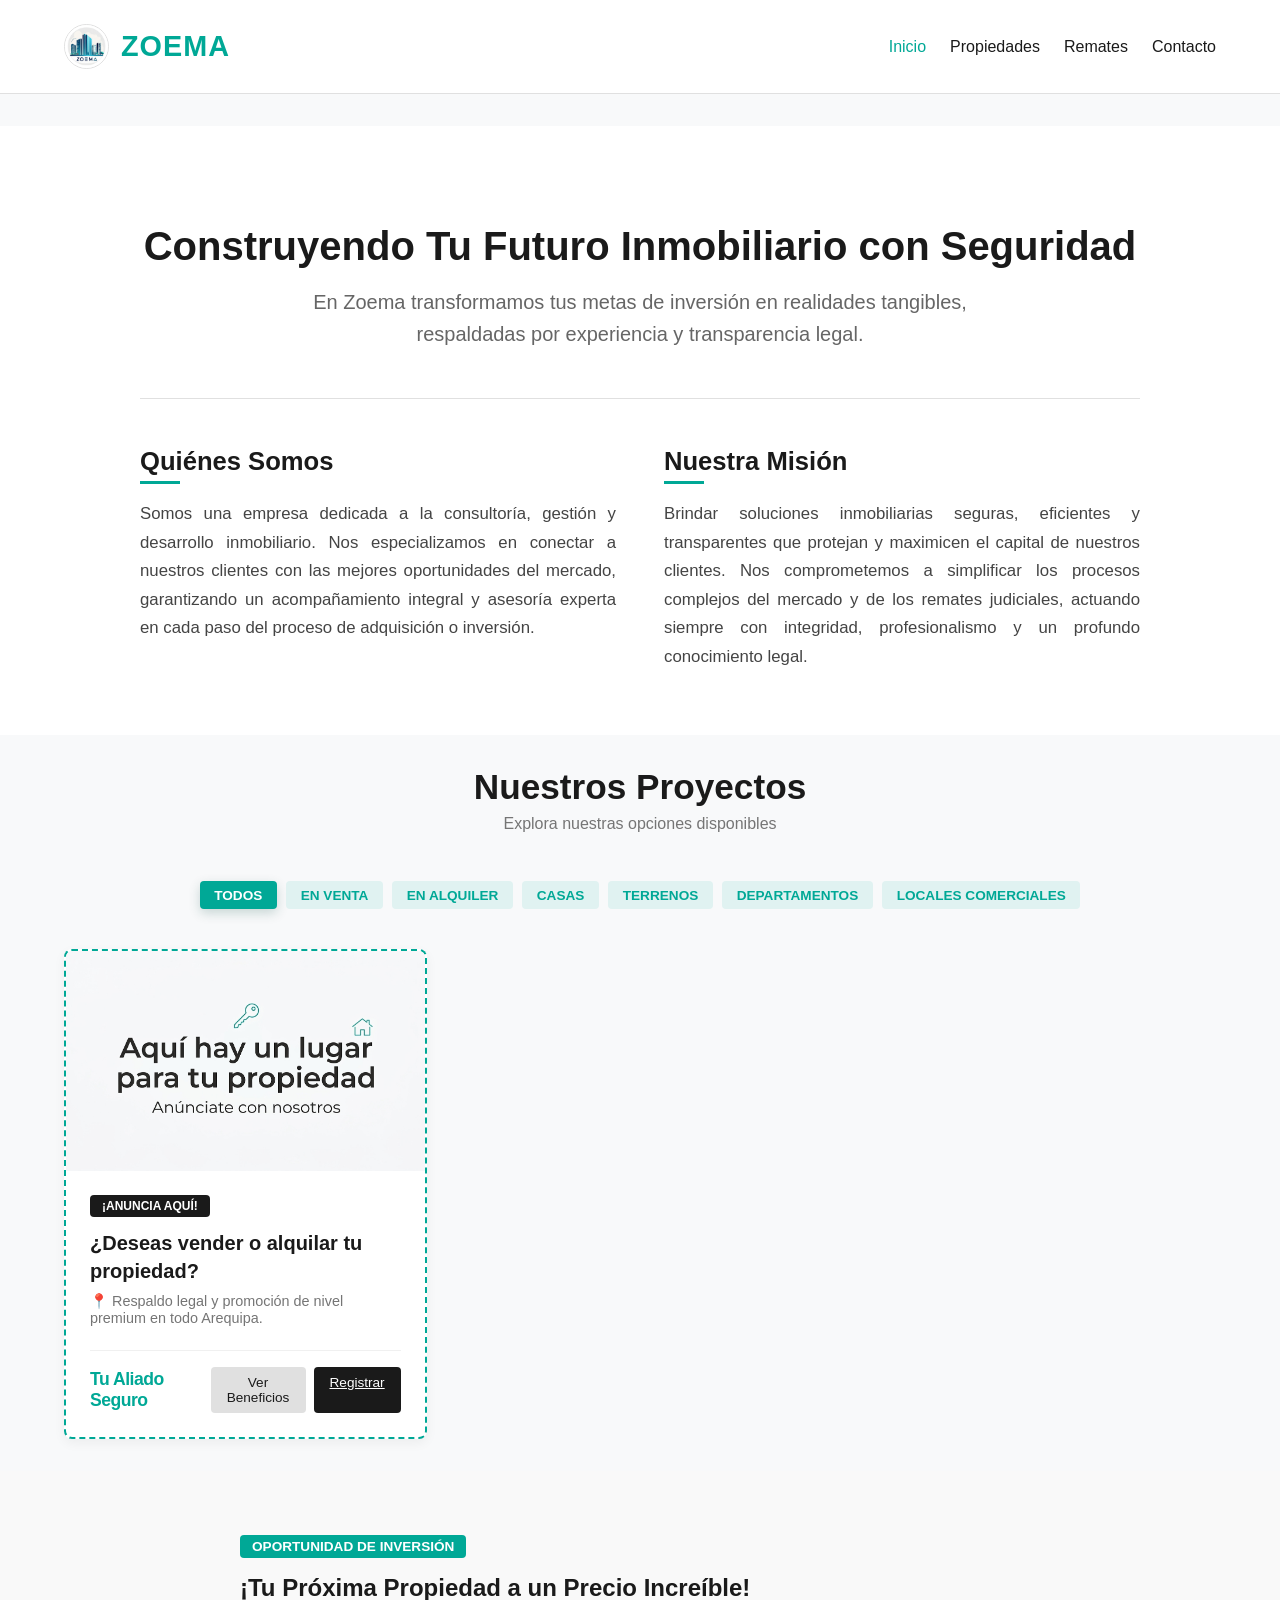
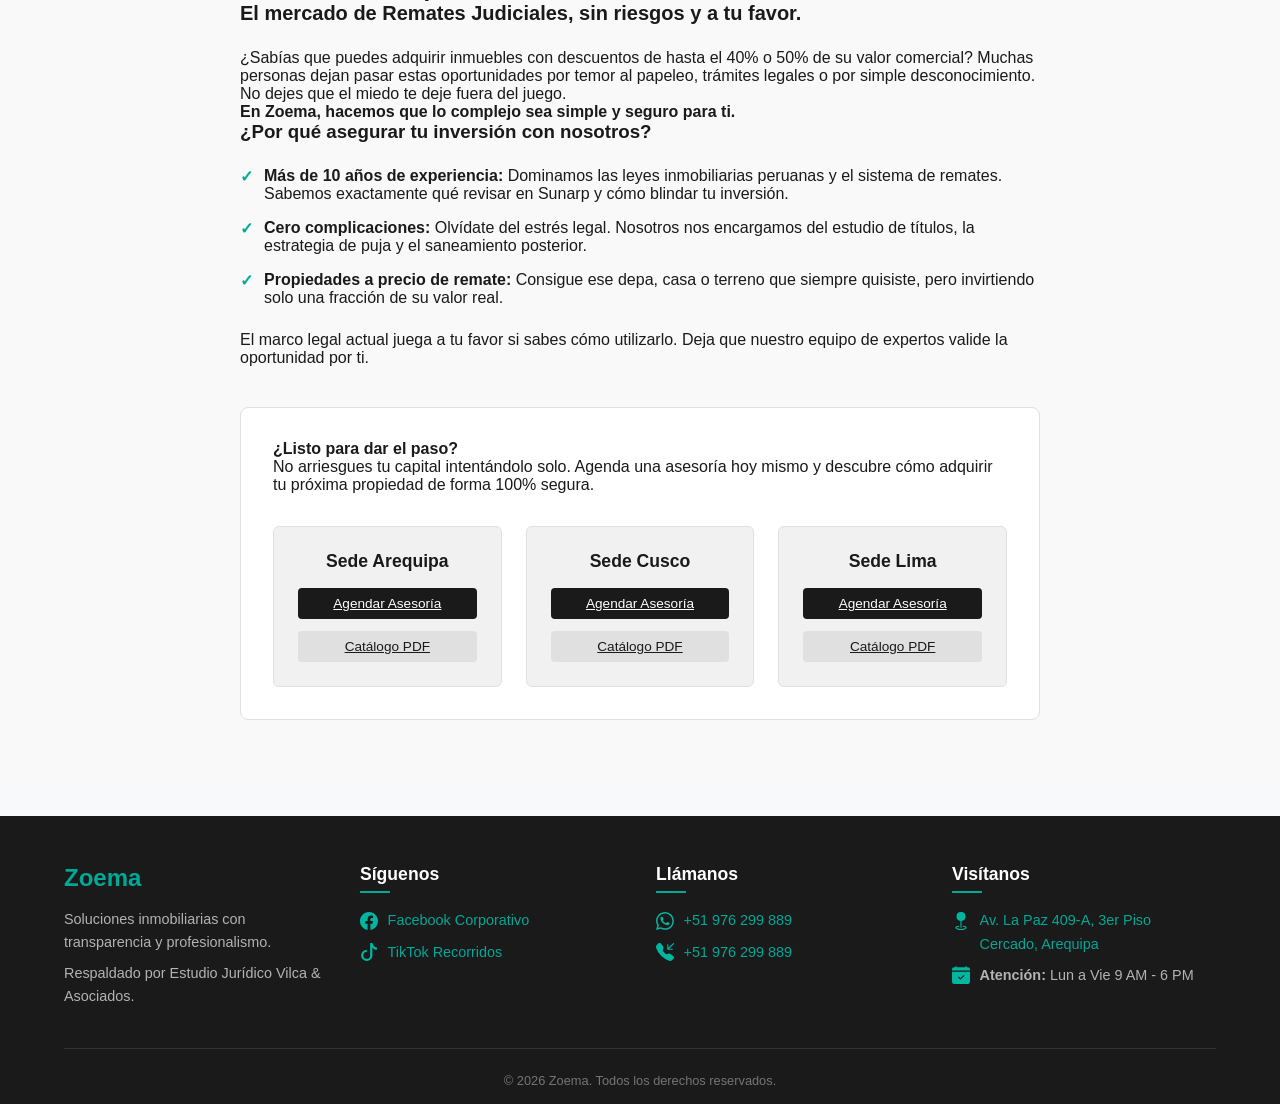
==== commit 62194063: "NewUpdate 2.0" ====
--- a/index.html
+++ b/index.html
@@ -67,11 +67,16 @@
             <h2>Nuestros Proyectos</h2>
             <p class="section-subtitle">Explora nuestras opciones disponibles</p>
             <div class="filter-container">
-                <button class="filter-btn active" data-filter="todos">Todos</button>
-                <button class="filter-btn" data-filter="venta">En Venta</button>
-                <button class="filter-btn" data-filter="alquiler">En Alquiler</button>
-                <button class="filter-btn" data-filter="casa">Casas</button>
-                <button class="filter-btn" data-filter="terreno">Terrenos</button>
+            <button class="filter-btn active" data-filter="todos">Todos</button>
+            
+            <button class="filter-btn" data-filter-group="operacion" data-filter="venta">En Venta</button>
+            <button class="filter-btn" data-filter-group="operacion" data-filter="alquiler">En Alquiler</button>
+            
+            <button class="filter-btn" data-filter-group="inmueble" data-filter="casa">Casas</button>
+            <button class="filter-btn" data-filter-group="inmueble" data-filter="terreno">Terrenos</button>
+            <button class="filter-btn" data-filter-group="inmueble" data-filter="departamento">Departamentos</button>
+            <button class="filter-btn" data-filter-group="inmueble" data-filter="local">Locales Comerciales</button>
+            
             </div>
             <div class="properties-grid">
                 
